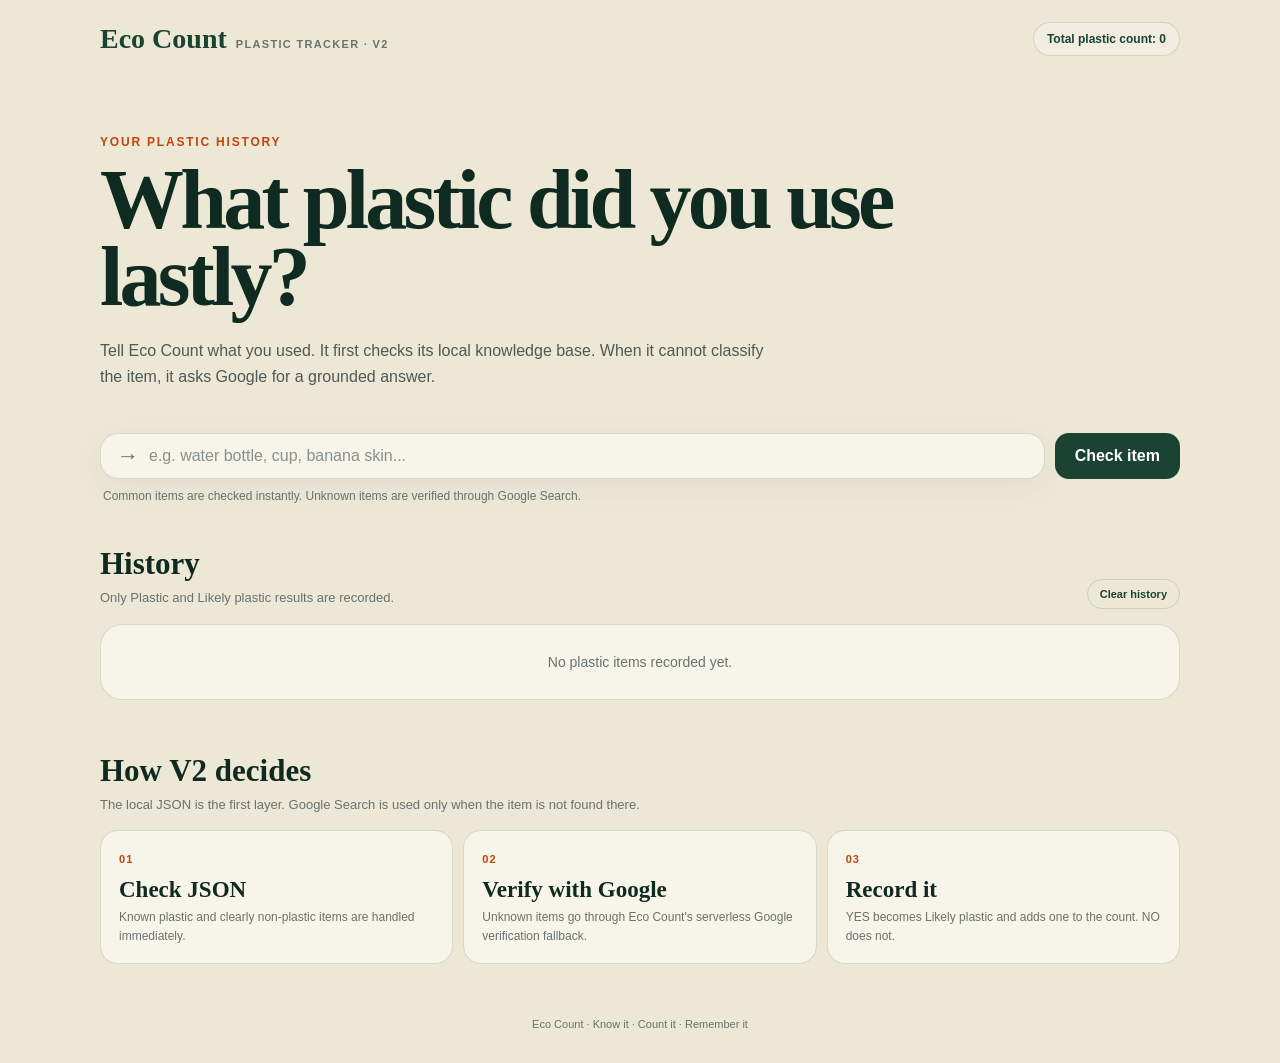
==== index.html @ 6b52789c "Add files via upload" ====
<!DOCTYPE html>
<html lang="en">
<head>
  <meta charset="UTF-8">
  <meta name="viewport" content="width=device-width, initial-scale=1.0">
  <meta name="theme-color" content="#1B4332">
  <title>Eco Count — Plastic Tracker</title>
  <link rel="stylesheet" href="style.css">
</head>
<body>

<header class="shell nav">
  <div class="brand">
    <div class="brand-name">Eco Count</div>
    <div class="brand-tag">plastic tracker · v2</div>
  </div>
  <div class="count-pill" id="countPill">Total plastic count: 0</div>
</header>

<main class="shell">

  <section class="hero">
    <p class="eyebrow">Your plastic history</p>
    <h1>What plastic did you use lastly?</h1>
    <p class="hero-copy">
      Tell Eco Count what you used. It first checks its local knowledge base.
      When it cannot classify the item, it asks Google for a grounded answer.
    </p>
  </section>

  <section class="checker">
    <form id="checkForm" class="input-row" autocomplete="off">
      <label class="sr-only" for="itemInput">What plastic did you use lastly?</label>
      <div class="input-wrap">
        <span class="input-icon">→</span>
        <input id="itemInput" maxlength="120"
               placeholder="e.g. water bottle, cup, banana skin..."
               aria-label="Item you used lastly">
      </div>
      <button id="checkButton" class="check-btn" type="submit">Check item</button>
    </form>
    <p class="helper">
      Common items are checked instantly. Unknown items are verified through Google Search.
    </p>
  </section>

  <section class="result" id="result" aria-live="polite" aria-atomic="true">
    <div class="result-top">
      <div class="expression" id="expression">😞</div>
      <button class="dismiss" id="dismissButton" type="button">Close</button>
    </div>

    <div class="result-label" id="resultLabel"></div>
    <h2 id="resultTitle"></h2>
    <div class="result-sub" id="resultSub"></div>
    <p class="result-text" id="resultText"></p>

    <div class="result-grid" id="resultGrid">
      <div class="result-item">
        <strong>Material</strong>
        <span id="resultMaterial"></span>
      </div>
      <div class="result-item">
        <strong>Why</strong>
        <span id="resultWhy"></span>
      </div>
      <div class="result-item">
        <strong>Source</strong>
        <span id="resultSource"></span>
      </div>
    </div>

    <div class="sources" id="sourcesBox"></div>
  </section>

  <section class="history-section">
    <div class="history-head">
      <div>
        <h2 class="section-title">History</h2>
        <p class="section-note">Only Plastic and Likely plastic results are recorded.</p>
      </div>
      <button class="clear-btn" id="clearHistory" type="button">Clear history</button>
    </div>

    <div class="history" id="history">
      <div class="history-empty">No plastic items recorded yet.</div>
    </div>
  </section>

  <section class="guide-section">
    <div class="guide-head">
      <div>
        <h2 class="section-title">How V2 decides</h2>
        <p class="section-note">
          The local JSON is the first layer. Google Search is used only when the item is not found there.
        </p>
      </div>
    </div>

    <div class="steps">
      <div class="step">
        <span class="step-num">01</span>
        <h3>Check JSON</h3>
        <p>Known plastic and clearly non-plastic items are handled immediately.</p>
      </div>
      <div class="step">
        <span class="step-num">02</span>
        <h3>Verify with Google</h3>
        <p>Unknown items go through Eco Count's serverless Google verification fallback.</p>
      </div>
      <div class="step">
        <span class="step-num">03</span>
        <h3>Record it</h3>
        <p>YES becomes Likely plastic and adds one to the count. NO does not.</p>
      </div>
    </div>
  </section>
</main>

<footer class="shell">Eco Count · Know it · Count it · Remember it</footer>

<script src="script.js"></script>
</body>
</html>
---- style.css ----
:root{
  --forest:#1B4332;
  --forest-deep:#0F2A20;
  --moss:#52796F;
  --sand:#EDE7D6;
  --card:#F7F4EA;
  --coral:#C1440E;
  --ink:#1C1C1A;
  --muted:#68736D;
  --line:rgba(27,67,50,.15);
  --white:#fffdf6;
}

*{box-sizing:border-box}

html{scroll-behavior:smooth}

body{
  margin:0;
  background:var(--sand);
  color:var(--ink);
  font-family:"Work Sans",Arial,sans-serif;
}

button,input{font:inherit}

button{cursor:pointer}

.shell{
  width:min(1080px,calc(100% - 28px));
  margin:auto;
}

.nav{
  display:flex;
  align-items:center;
  justify-content:space-between;
  gap:18px;
  padding:22px 0;
}

.brand{
  display:flex;
  align-items:baseline;
  gap:9px;
}

.brand-name{
  color:var(--forest);
  font:600 28px/1 "Fraunces",Georgia,serif;
}

.brand-tag{
  color:var(--muted);
  font-size:11px;
  font-weight:700;
  letter-spacing:.12em;
  text-transform:uppercase;
}

.count-pill{
  border:1px solid var(--line);
  border-radius:999px;
  padding:9px 13px;
  color:var(--forest);
  font-size:12px;
  font-weight:700;
  white-space:nowrap;
  background:rgba(255,255,255,.25);
}

.hero{
  padding:57px 0 26px;
}

.eyebrow{
  margin:0 0 12px;
  color:var(--coral);
  font-size:12px;
  font-weight:700;
  letter-spacing:.15em;
  text-transform:uppercase;
}

h1{
  max-width:850px;
  margin:0;
  color:var(--forest-deep);
  font:600 clamp(49px,8vw,84px)/.92 "Fraunces",Georgia,serif;
  letter-spacing:-.045em;
}

.hero-copy{
  max-width:680px;
  margin:22px 0 0;
  color:#4F5A54;
  font-size:16px;
  line-height:1.65;
}

.checker{
  padding:17px 0 44px;
}

.input-row{
  display:flex;
  gap:10px;
  align-items:stretch;
}

.input-wrap{
  flex:1;
  display:flex;
  align-items:center;
  gap:8px;
  padding:5px 8px 5px 16px;
  border:1px solid var(--line);
  border-radius:18px;
  background:var(--card);
  box-shadow:0 8px 30px rgba(27,67,50,.05);
}

.input-icon{
  color:var(--moss);
  font:600 22px/1 "Fraunces",Georgia,serif;
}

.input-wrap input{
  flex:1;
  min-width:0;
  border:0;
  outline:0;
  background:transparent;
  color:var(--ink);
  font-size:16px;
}

.input-wrap input::placeholder{color:#87918B}

.check-btn{
  border:0;
  border-radius:14px;
  padding:14px 20px;
  background:var(--forest);
  color:#fff;
  font-weight:700;
}

.check-btn:hover{background:var(--forest-deep)}
.check-btn:disabled{opacity:.6;cursor:wait}

.helper{
  margin:10px 3px 0;
  color:var(--muted);
  font-size:12px;
}

.result{
  display:none;
  margin-bottom:48px;
  padding:22px;
  border-radius:25px;
  background:var(--forest);
  color:var(--white);
}

.result.active{
  display:block;
  animation:appear .2s ease;
}

@keyframes appear{
  from{opacity:0;transform:translateY(8px)}
  to{opacity:1;transform:translateY(0)}
}

.result-top{
  display:flex;
  justify-content:space-between;
  align-items:flex-start;
  gap:18px;
}

.expression{
  font-size:45px;
  line-height:1;
}

.dismiss{
  border:1px solid rgba(255,255,255,.2);
  border-radius:999px;
  padding:8px 12px;
  background:transparent;
  color:#fff;
  font-size:12px;
}

.result-label{
  margin-top:13px;
  color:#C8D5CE;
  font-size:11px;
  font-weight:700;
  letter-spacing:.13em;
  text-transform:uppercase;
}

.result h2{
  margin:7px 0 5px;
  font:600 40px/1.04 "Fraunces",Georgia,serif;
}

.result-sub{
  color:#C8D5CE;
  font-size:14px;
}

.result-text{
  max-width:750px;
  margin:19px 0 0;
  color:#F1F6F2;
  font-size:15px;
  line-height:1.6;
}

.result-grid{
  display:grid;
  grid-template-columns:repeat(3,1fr);
  gap:10px;
  margin-top:22px;
}

.result-item{
  padding:15px;
  border:1px solid rgba(255,255,255,.12);
  border-radius:16px;
  background:rgba(255,255,255,.055);
}

.result-item strong{
  display:block;
  margin-bottom:7px;
  color:#BFD0C8;
  font-size:10px;
  letter-spacing:.08em;
  text-transform:uppercase;
}

.result-item span{
  color:#F7F4EA;
  font-size:13px;
  line-height:1.5;
}

.sources{
  display:flex;
  flex-wrap:wrap;
  gap:8px;
  margin-top:15px;
}

.sources a{
  color:#E9F0EC;
  font-size:11px;
  text-decoration:underline;
  text-underline-offset:3px;
}

.history-section,
.guide-section{
  padding-bottom:54px;
}

.history-head,
.guide-head{
  display:flex;
  align-items:flex-end;
  justify-content:space-between;
  gap:15px;
  margin-bottom:15px;
}

.section-title{
  margin:0;
  color:var(--forest-deep);
  font:600 31px/1.1 "Fraunces",Georgia,serif;
}

.section-note{
  max-width:720px;
  margin:7px 0 0;
  color:var(--muted);
  font-size:13px;
  line-height:1.55;
}

.clear-btn{
  border:1px solid var(--line);
  border-radius:999px;
  padding:8px 12px;
  background:transparent;
  color:var(--forest);
  font-size:11px;
  font-weight:700;
}

.history{
  overflow:hidden;
  border:1px solid var(--line);
  border-radius:22px;
  background:var(--card);
}

.history-empty{
  padding:29px 20px;
  color:var(--muted);
  text-align:center;
  font-size:14px;
}

.day{
  padding:18px 18px 6px;
}

.day + .day{
  border-top:1px solid var(--line);
}

.day-label{
  margin-bottom:10px;
  color:var(--muted);
  font-size:11px;
  font-weight:700;
  letter-spacing:.1em;
  text-transform:uppercase;
}

.history-item{
  display:grid;
  grid-template-columns:1fr auto;
  gap:14px;
  padding:12px 0 15px;
  border-top:1px solid rgba(27,67,50,.08);
}

.history-item:first-of-type{border-top:0}

.history-name{
  font-size:14px;
  font-weight:700;
}

.history-detail{
  margin-top:4px;
  color:var(--muted);
  font-size:12px;
  line-height:1.4;
}

.history-time{
  color:var(--muted);
  font-size:11px;
  white-space:nowrap;
}

.badge{
  display:inline-block;
  margin-left:5px;
  padding:4px 6px;
  border-radius:999px;
  background:#E5E0D0;
  color:var(--forest);
  font-size:9px;
  font-weight:700;
  letter-spacing:.04em;
  text-transform:uppercase;
}

.steps{
  display:grid;
  grid-template-columns:repeat(3,1fr);
  gap:10px;
}

.step{
  padding:18px;
  border:1px solid var(--line);
  border-radius:18px;
  background:var(--card);
}

.step-num{
  color:var(--coral);
  font-size:11px;
  font-weight:700;
  letter-spacing:.1em;
}

.step h3{
  margin:10px 0 6px;
  color:var(--forest-deep);
  font:600 23px/1.1 "Fraunces",Georgia,serif;
}

.step p{
  margin:0;
  color:var(--muted);
  font-size:12px;
  line-height:1.55;
}

.settings-section{
  padding-bottom:55px;
}

details{
  border-top:1px solid var(--line);
  padding-top:18px;
}

summary{
  color:var(--forest);
  cursor:pointer;
  font-size:13px;
  font-weight:700;
}

.settings{
  max-width:700px;
  padding:17px 0 0;
}

.settings p{
  color:var(--muted);
  font-size:12px;
  line-height:1.55;
}

.settings input{
  width:100%;
  padding:12px 13px;
  border:1px solid var(--line);
  border-radius:12px;
  outline:0;
  background:var(--card);
}

.settings-row{
  display:flex;
  align-items:center;
  gap:9px;
  margin-top:9px;
}

.small-btn{
  border:0;
  border-radius:10px;
  padding:9px 12px;
  background:var(--forest);
  color:#fff;
  font-size:11px;
  font-weight:700;
}

.small-btn.ghost{
  border:1px solid var(--line);
  background:transparent;
  color:var(--forest);
}

.key-status{
  color:var(--muted);
  font-size:11px;
}

.warning{
  padding:11px;
  border-left:3px solid var(--coral);
  background:rgba(193,68,14,.06);
}

code{
  font-family:ui-monospace,SFMono-Regular,Menlo,Consolas,monospace;
  font-size:.9em;
}

footer{
  padding-bottom:33px;
  color:var(--muted);
  text-align:center;
  font-size:11px;
}

.sr-only{
  position:absolute;
  width:1px;
  height:1px;
  padding:0;
  margin:-1px;
  overflow:hidden;
  clip:rect(0,0,0,0);
  white-space:nowrap;
  border:0;
}

@media(max-width:820px){
  .result-grid{grid-template-columns:1fr}
  .steps{grid-template-columns:1fr}
}

@media(max-width:560px){
  .input-row{flex-direction:column}
  .check-btn{width:100%}
  .brand-tag{display:none}
  .hero{padding-top:43px}
  .history-head{align-items:flex-start;flex-direction:column}
  .clear-btn{align-self:flex-start}
}

@media(max-width:430px){
  .shell{width:min(100% - 20px,1080px)}
  .brand-name{font-size:24px}
  h1{font-size:52px}
  .result{padding:18px}
  .result h2{font-size:34px}
  .settings-row{flex-wrap:wrap}
}
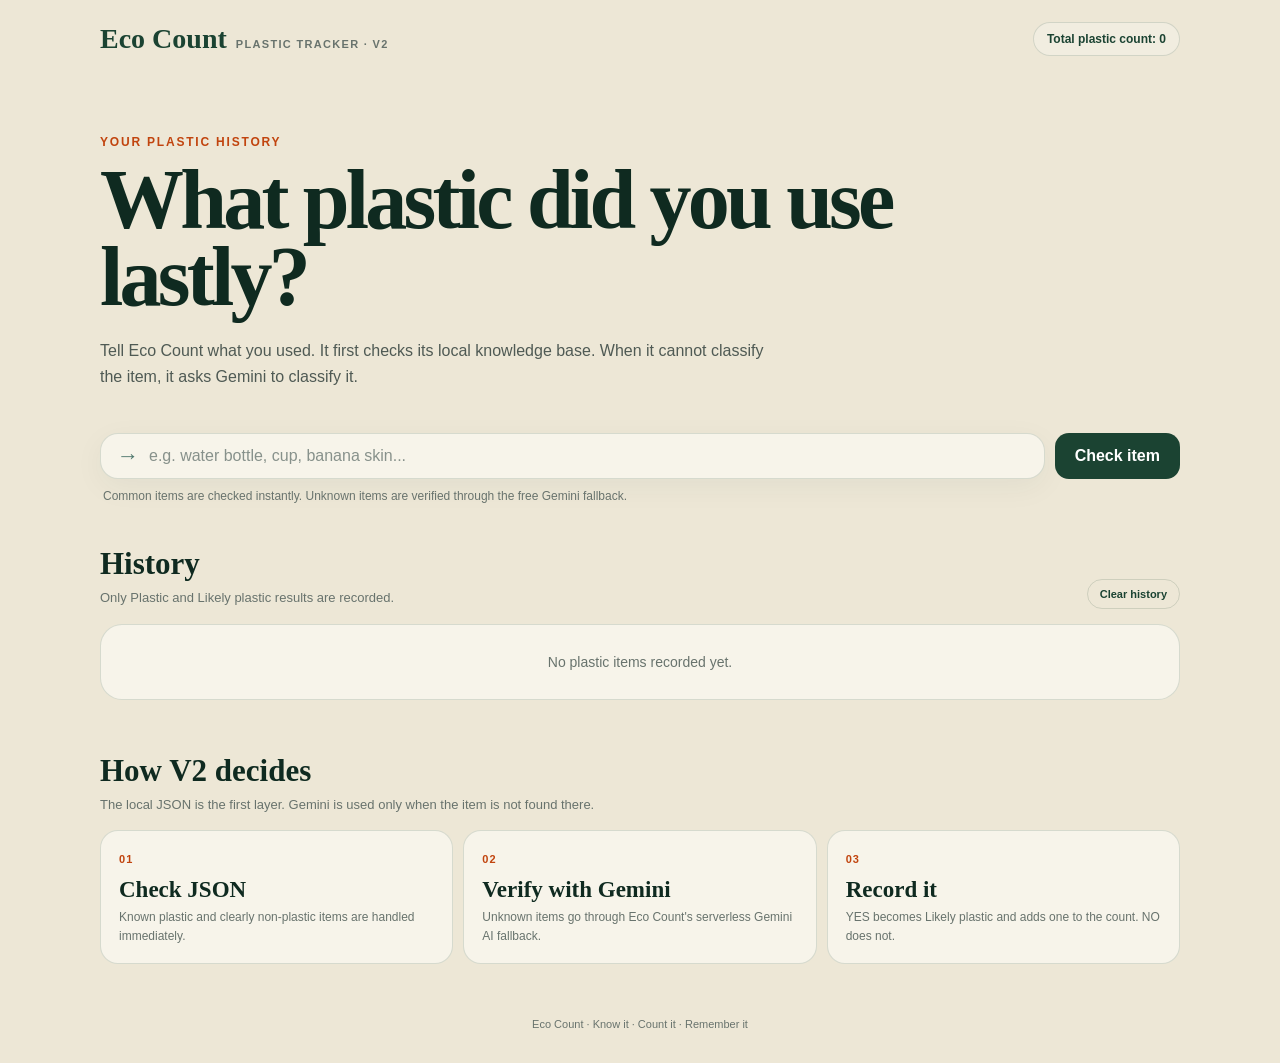
==== commit ccc2ef59: "Add files via upload" ====
--- a/index.html
+++ b/index.html
@@ -24,7 +24,7 @@
     <h1>What plastic did you use lastly?</h1>
     <p class="hero-copy">
       Tell Eco Count what you used. It first checks its local knowledge base.
-      When it cannot classify the item, it asks Google for a grounded answer.
+      When it cannot classify the item, it asks Gemini to classify it.
     </p>
   </section>
 
@@ -40,7 +40,7 @@
       <button id="checkButton" class="check-btn" type="submit">Check item</button>
     </form>
     <p class="helper">
-      Common items are checked instantly. Unknown items are verified through Google Search.
+      Common items are checked instantly. Unknown items are verified through the free Gemini fallback.
     </p>
   </section>
 
@@ -92,7 +92,7 @@
       <div>
         <h2 class="section-title">How V2 decides</h2>
         <p class="section-note">
-          The local JSON is the first layer. Google Search is used only when the item is not found there.
+          The local JSON is the first layer. Gemini is used only when the item is not found there.
         </p>
       </div>
     </div>
@@ -105,8 +105,8 @@
       </div>
       <div class="step">
         <span class="step-num">02</span>
-        <h3>Verify with Google</h3>
-        <p>Unknown items go through Eco Count's serverless Google verification fallback.</p>
+        <h3>Verify with Gemini</h3>
+        <p>Unknown items go through Eco Count's serverless Gemini AI fallback.</p>
       </div>
       <div class="step">
         <span class="step-num">03</span>
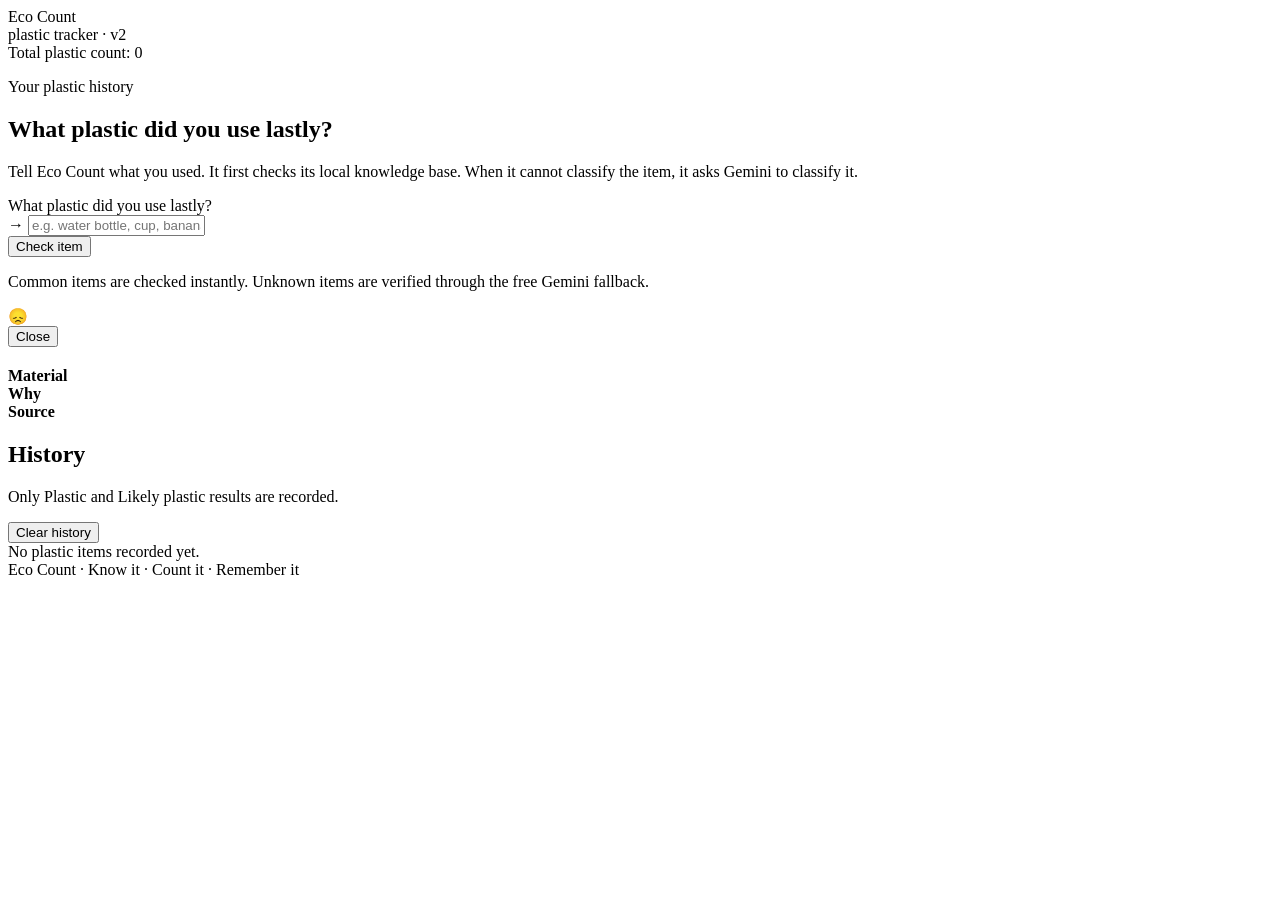
==== commit 6dfc73e8: "Rename index_updated-1.html to index.html" ====
--- a/index.html
+++ b/index.html
@@ -87,34 +87,7 @@
     </div>
   </section>
 
-  <section class="guide-section">
-    <div class="guide-head">
-      <div>
-        <h2 class="section-title">How V2 decides</h2>
-        <p class="section-note">
-          The local JSON is the first layer. Gemini is used only when the item is not found there.
-        </p>
-      </div>
-    </div>
 
-    <div class="steps">
-      <div class="step">
-        <span class="step-num">01</span>
-        <h3>Check JSON</h3>
-        <p>Known plastic and clearly non-plastic items are handled immediately.</p>
-      </div>
-      <div class="step">
-        <span class="step-num">02</span>
-        <h3>Verify with Gemini</h3>
-        <p>Unknown items go through Eco Count's serverless Gemini AI fallback.</p>
-      </div>
-      <div class="step">
-        <span class="step-num">03</span>
-        <h3>Record it</h3>
-        <p>YES becomes Likely plastic and adds one to the count. NO does not.</p>
-      </div>
-    </div>
-  </section>
 </main>
 
 <footer class="shell">Eco Count · Know it · Count it · Remember it</footer>
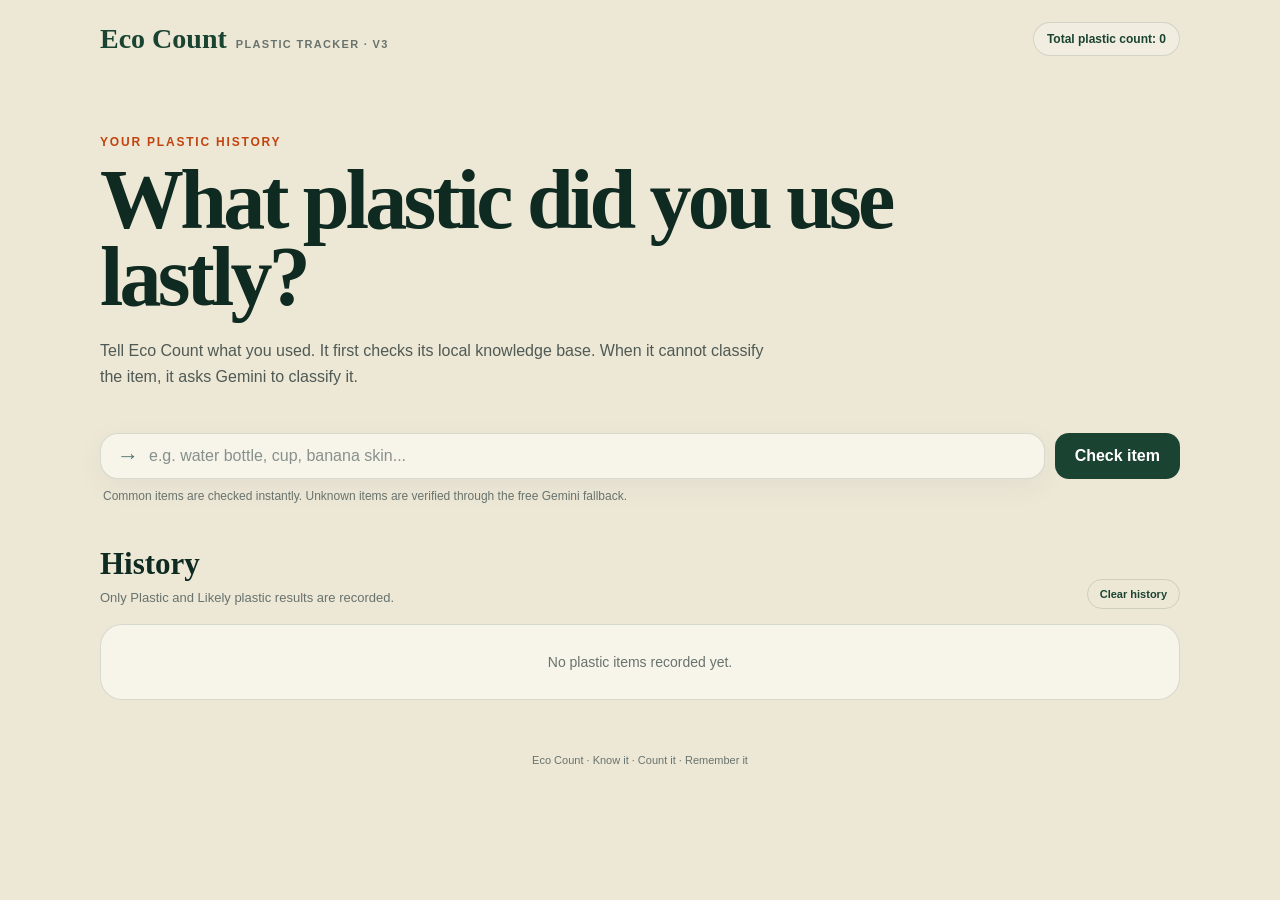
==== commit 46696841: "Add files via upload" ====
--- a/index.html
+++ b/index.html
@@ -12,7 +12,7 @@
 <header class="shell nav">
   <div class="brand">
     <div class="brand-name">Eco Count</div>
-    <div class="brand-tag">plastic tracker · v2</div>
+    <div class="brand-tag">plastic tracker · v3</div>
   </div>
   <div class="count-pill" id="countPill">Total plastic count: 0</div>
 </header>
@@ -71,6 +71,42 @@
     </div>
 
     <div class="sources" id="sourcesBox"></div>
+
+    <div class="actions-box" id="actionsBox" hidden>
+      <div class="actions-head">
+        <div>
+          <h3>What can you do with it?</h3>
+          <p>Gemini suggests practical ways to reduce, reuse, and recycle this plastic.</p>
+        </div>
+        <span class="ai-pill">Gemini AI</span>
+      </div>
+
+      <div class="actions-grid">
+        <article class="action-card">
+          <div class="action-icon">↓</div>
+          <div>
+            <strong>Reduce</strong>
+            <p id="reduceAction"></p>
+          </div>
+        </article>
+
+        <article class="action-card">
+          <div class="action-icon">↻</div>
+          <div>
+            <strong>Reuse</strong>
+            <p id="reuseAction"></p>
+          </div>
+        </article>
+
+        <article class="action-card">
+          <div class="action-icon">♻</div>
+          <div>
+            <strong>Recycle</strong>
+            <p id="recycleAction"></p>
+          </div>
+        </article>
+      </div>
+    </div>
   </section>
 
   <section class="history-section">
--- a/style.css
+++ b/style.css
@@ -0,0 +1,605 @@
+:root{
+  --forest:#1B4332;
+  --forest-deep:#0F2A20;
+  --moss:#52796F;
+  --sand:#EDE7D6;
+  --card:#F7F4EA;
+  --coral:#C1440E;
+  --ink:#1C1C1A;
+  --muted:#68736D;
+  --line:rgba(27,67,50,.15);
+  --white:#fffdf6;
+}
+
+*{box-sizing:border-box}
+
+html{scroll-behavior:smooth}
+
+body{
+  margin:0;
+  background:var(--sand);
+  color:var(--ink);
+  font-family:"Work Sans",Arial,sans-serif;
+}
+
+button,input{font:inherit}
+
+button{cursor:pointer}
+
+.shell{
+  width:min(1080px,calc(100% - 28px));
+  margin:auto;
+}
+
+.nav{
+  display:flex;
+  align-items:center;
+  justify-content:space-between;
+  gap:18px;
+  padding:22px 0;
+}
+
+.brand{
+  display:flex;
+  align-items:baseline;
+  gap:9px;
+}
+
+.brand-name{
+  color:var(--forest);
+  font:600 28px/1 "Fraunces",Georgia,serif;
+}
+
+.brand-tag{
+  color:var(--muted);
+  font-size:11px;
+  font-weight:700;
+  letter-spacing:.12em;
+  text-transform:uppercase;
+}
+
+.count-pill{
+  border:1px solid var(--line);
+  border-radius:999px;
+  padding:9px 13px;
+  color:var(--forest);
+  font-size:12px;
+  font-weight:700;
+  white-space:nowrap;
+  background:rgba(255,255,255,.25);
+}
+
+.hero{
+  padding:57px 0 26px;
+}
+
+.eyebrow{
+  margin:0 0 12px;
+  color:var(--coral);
+  font-size:12px;
+  font-weight:700;
+  letter-spacing:.15em;
+  text-transform:uppercase;
+}
+
+h1{
+  max-width:850px;
+  margin:0;
+  color:var(--forest-deep);
+  font:600 clamp(49px,8vw,84px)/.92 "Fraunces",Georgia,serif;
+  letter-spacing:-.045em;
+}
+
+.hero-copy{
+  max-width:680px;
+  margin:22px 0 0;
+  color:#4F5A54;
+  font-size:16px;
+  line-height:1.65;
+}
+
+.checker{
+  padding:17px 0 44px;
+}
+
+.input-row{
+  display:flex;
+  gap:10px;
+  align-items:stretch;
+}
+
+.input-wrap{
+  flex:1;
+  display:flex;
+  align-items:center;
+  gap:8px;
+  padding:5px 8px 5px 16px;
+  border:1px solid var(--line);
+  border-radius:18px;
+  background:var(--card);
+  box-shadow:0 8px 30px rgba(27,67,50,.05);
+}
+
+.input-icon{
+  color:var(--moss);
+  font:600 22px/1 "Fraunces",Georgia,serif;
+}
+
+.input-wrap input{
+  flex:1;
+  min-width:0;
+  border:0;
+  outline:0;
+  background:transparent;
+  color:var(--ink);
+  font-size:16px;
+}
+
+.input-wrap input::placeholder{color:#87918B}
+
+.check-btn{
+  border:0;
+  border-radius:14px;
+  padding:14px 20px;
+  background:var(--forest);
+  color:#fff;
+  font-weight:700;
+}
+
+.check-btn:hover{background:var(--forest-deep)}
+.check-btn:disabled{opacity:.6;cursor:wait}
+
+.helper{
+  margin:10px 3px 0;
+  color:var(--muted);
+  font-size:12px;
+}
+
+.result{
+  display:none;
+  margin-bottom:48px;
+  padding:22px;
+  border-radius:25px;
+  background:var(--forest);
+  color:var(--white);
+}
+
+.result.active{
+  display:block;
+  animation:appear .2s ease;
+}
+
+@keyframes appear{
+  from{opacity:0;transform:translateY(8px)}
+  to{opacity:1;transform:translateY(0)}
+}
+
+.result-top{
+  display:flex;
+  justify-content:space-between;
+  align-items:flex-start;
+  gap:18px;
+}
+
+.expression{
+  font-size:45px;
+  line-height:1;
+}
+
+.dismiss{
+  border:1px solid rgba(255,255,255,.2);
+  border-radius:999px;
+  padding:8px 12px;
+  background:transparent;
+  color:#fff;
+  font-size:12px;
+}
+
+.result-label{
+  margin-top:13px;
+  color:#C8D5CE;
+  font-size:11px;
+  font-weight:700;
+  letter-spacing:.13em;
+  text-transform:uppercase;
+}
+
+.result h2{
+  margin:7px 0 5px;
+  font:600 40px/1.04 "Fraunces",Georgia,serif;
+}
+
+.result-sub{
+  color:#C8D5CE;
+  font-size:14px;
+}
+
+.result-text{
+  max-width:750px;
+  margin:19px 0 0;
+  color:#F1F6F2;
+  font-size:15px;
+  line-height:1.6;
+}
+
+.result-grid{
+  display:grid;
+  grid-template-columns:repeat(3,1fr);
+  gap:10px;
+  margin-top:22px;
+}
+
+.result-item{
+  padding:15px;
+  border:1px solid rgba(255,255,255,.12);
+  border-radius:16px;
+  background:rgba(255,255,255,.055);
+}
+
+.result-item strong{
+  display:block;
+  margin-bottom:7px;
+  color:#BFD0C8;
+  font-size:10px;
+  letter-spacing:.08em;
+  text-transform:uppercase;
+}
+
+.result-item span{
+  color:#F7F4EA;
+  font-size:13px;
+  line-height:1.5;
+}
+
+.sources{
+  display:flex;
+  flex-wrap:wrap;
+  gap:8px;
+  margin-top:15px;
+}
+
+.sources a{
+  color:#E9F0EC;
+  font-size:11px;
+  text-decoration:underline;
+  text-underline-offset:3px;
+}
+
+
+
+.history-section{
+  padding-bottom:54px;
+}
+
+.history-head{
+  display:flex;
+  align-items:flex-end;
+  justify-content:space-between;
+  gap:15px;
+  margin-bottom:15px;
+}
+
+.section-title{
+  margin:0;
+  color:var(--forest-deep);
+  font:600 31px/1.1 "Fraunces",Georgia,serif;
+}
+
+.section-note{
+  max-width:720px;
+  margin:7px 0 0;
+  color:var(--muted);
+  font-size:13px;
+  line-height:1.55;
+}
+
+.clear-btn{
+  border:1px solid var(--line);
+  border-radius:999px;
+  padding:8px 12px;
+  background:transparent;
+  color:var(--forest);
+  font-size:11px;
+  font-weight:700;
+}
+
+.history{
+  overflow:hidden;
+  border:1px solid var(--line);
+  border-radius:22px;
+  background:var(--card);
+}
+
+.history-empty{
+  padding:29px 20px;
+  color:var(--muted);
+  text-align:center;
+  font-size:14px;
+}
+
+.day{
+  padding:18px 18px 6px;
+}
+
+.day + .day{
+  border-top:1px solid var(--line);
+}
+
+.day-label{
+  margin-bottom:10px;
+  color:var(--muted);
+  font-size:11px;
+  font-weight:700;
+  letter-spacing:.1em;
+  text-transform:uppercase;
+}
+
+.history-item{
+  display:grid;
+  grid-template-columns:1fr auto;
+  gap:14px;
+  padding:12px 0 15px;
+  border-top:1px solid rgba(27,67,50,.08);
+}
+
+.history-item:first-of-type{border-top:0}
+
+.history-name{
+  font-size:14px;
+  font-weight:700;
+}
+
+.history-detail{
+  margin-top:4px;
+  color:var(--muted);
+  font-size:12px;
+  line-height:1.4;
+}
+
+.history-time{
+  color:var(--muted);
+  font-size:11px;
+  white-space:nowrap;
+}
+
+.badge{
+  display:inline-block;
+  margin-left:5px;
+  padding:4px 6px;
+  border-radius:999px;
+  background:#E5E0D0;
+  color:var(--forest);
+  font-size:9px;
+  font-weight:700;
+  letter-spacing:.04em;
+  text-transform:uppercase;
+}
+
+
+
+
+
+
+
+
+
+
+
+.settings-section{
+  padding-bottom:55px;
+}
+
+details{
+  border-top:1px solid var(--line);
+  padding-top:18px;
+}
+
+summary{
+  color:var(--forest);
+  cursor:pointer;
+  font-size:13px;
+  font-weight:700;
+}
+
+.settings{
+  max-width:700px;
+  padding:17px 0 0;
+}
+
+.settings p{
+  color:var(--muted);
+  font-size:12px;
+  line-height:1.55;
+}
+
+.settings input{
+  width:100%;
+  padding:12px 13px;
+  border:1px solid var(--line);
+  border-radius:12px;
+  outline:0;
+  background:var(--card);
+}
+
+.settings-row{
+  display:flex;
+  align-items:center;
+  gap:9px;
+  margin-top:9px;
+}
+
+.small-btn{
+  border:0;
+  border-radius:10px;
+  padding:9px 12px;
+  background:var(--forest);
+  color:#fff;
+  font-size:11px;
+  font-weight:700;
+}
+
+.small-btn.ghost{
+  border:1px solid var(--line);
+  background:transparent;
+  color:var(--forest);
+}
+
+.key-status{
+  color:var(--muted);
+  font-size:11px;
+}
+
+.warning{
+  padding:11px;
+  border-left:3px solid var(--coral);
+  background:rgba(193,68,14,.06);
+}
+
+code{
+  font-family:ui-monospace,SFMono-Regular,Menlo,Consolas,monospace;
+  font-size:.9em;
+}
+
+footer{
+  padding-bottom:33px;
+  color:var(--muted);
+  text-align:center;
+  font-size:11px;
+}
+
+.sr-only{
+  position:absolute;
+  width:1px;
+  height:1px;
+  padding:0;
+  margin:-1px;
+  overflow:hidden;
+  clip:rect(0,0,0,0);
+  white-space:nowrap;
+  border:0;
+}
+
+@media(max-width:820px){
+  .result-grid{grid-template-columns:1fr}
+}
+
+@media(max-width:560px){
+  .input-row{flex-direction:column}
+  .check-btn{width:100%}
+  .brand-tag{display:none}
+  .hero{padding-top:43px}
+  .history-head{align-items:flex-start;flex-direction:column}
+  .clear-btn{align-self:flex-start}
+}
+
+@media(max-width:430px){
+  .shell{width:min(100% - 20px,1080px)}
+  .brand-name{font-size:24px}
+  h1{font-size:52px}
+  .result{padding:18px}
+  .result h2{font-size:34px}
+  .settings-row{flex-wrap:wrap}
+}
+
+
+.actions-box{
+  margin-top:22px;
+  padding:18px;
+  border:1px solid rgba(255,255,255,.12);
+  border-radius:20px;
+  background:rgba(255,255,255,.055);
+}
+
+.actions-head{
+  display:flex;
+  align-items:flex-start;
+  justify-content:space-between;
+  gap:18px;
+  margin-bottom:14px;
+}
+
+.actions-head h3{
+  margin:0;
+  color:#F7F4EA;
+  font:600 24px/1.15 "Fraunces",Georgia,serif;
+}
+
+.actions-head p{
+  margin:6px 0 0;
+  color:#C8D5CE;
+  font-size:12px;
+  line-height:1.5;
+}
+
+.ai-pill{
+  flex:none;
+  border:1px solid rgba(255,255,255,.18);
+  border-radius:999px;
+  padding:6px 9px;
+  color:#D7E5DE;
+  font-size:9px;
+  font-weight:700;
+  letter-spacing:.08em;
+  text-transform:uppercase;
+}
+
+.actions-grid{
+  display:grid;
+  grid-template-columns:repeat(3,1fr);
+  gap:10px;
+}
+
+.action-card{
+  display:flex;
+  align-items:flex-start;
+  gap:11px;
+  min-height:126px;
+  padding:14px;
+  border:1px solid rgba(255,255,255,.1);
+  border-radius:16px;
+  background:rgba(255,255,255,.045);
+}
+
+.action-icon{
+  flex:none;
+  width:31px;
+  height:31px;
+  display:grid;
+  place-items:center;
+  border:1px solid rgba(255,255,255,.14);
+  border-radius:10px;
+  color:#EAF1ED;
+  font-size:17px;
+  line-height:1;
+}
+
+.action-card strong{
+  display:block;
+  margin:1px 0 6px;
+  color:#F7F4EA;
+  font-size:12px;
+  letter-spacing:.06em;
+  text-transform:uppercase;
+}
+
+.action-card p{
+  margin:0;
+  color:#D5E0DA;
+  font-size:13px;
+  line-height:1.55;
+}
+
+.actions-loading .action-card p{
+  opacity:.75;
+}
+
+@media(max-width:820px){
+  .actions-grid{grid-template-columns:1fr}
+  .action-card{min-height:0}
+}
+
+@media(max-width:560px){
+  .actions-box{padding:15px}
+  .actions-head{flex-direction:column;gap:10px}
+  .ai-pill{align-self:flex-start}
+}
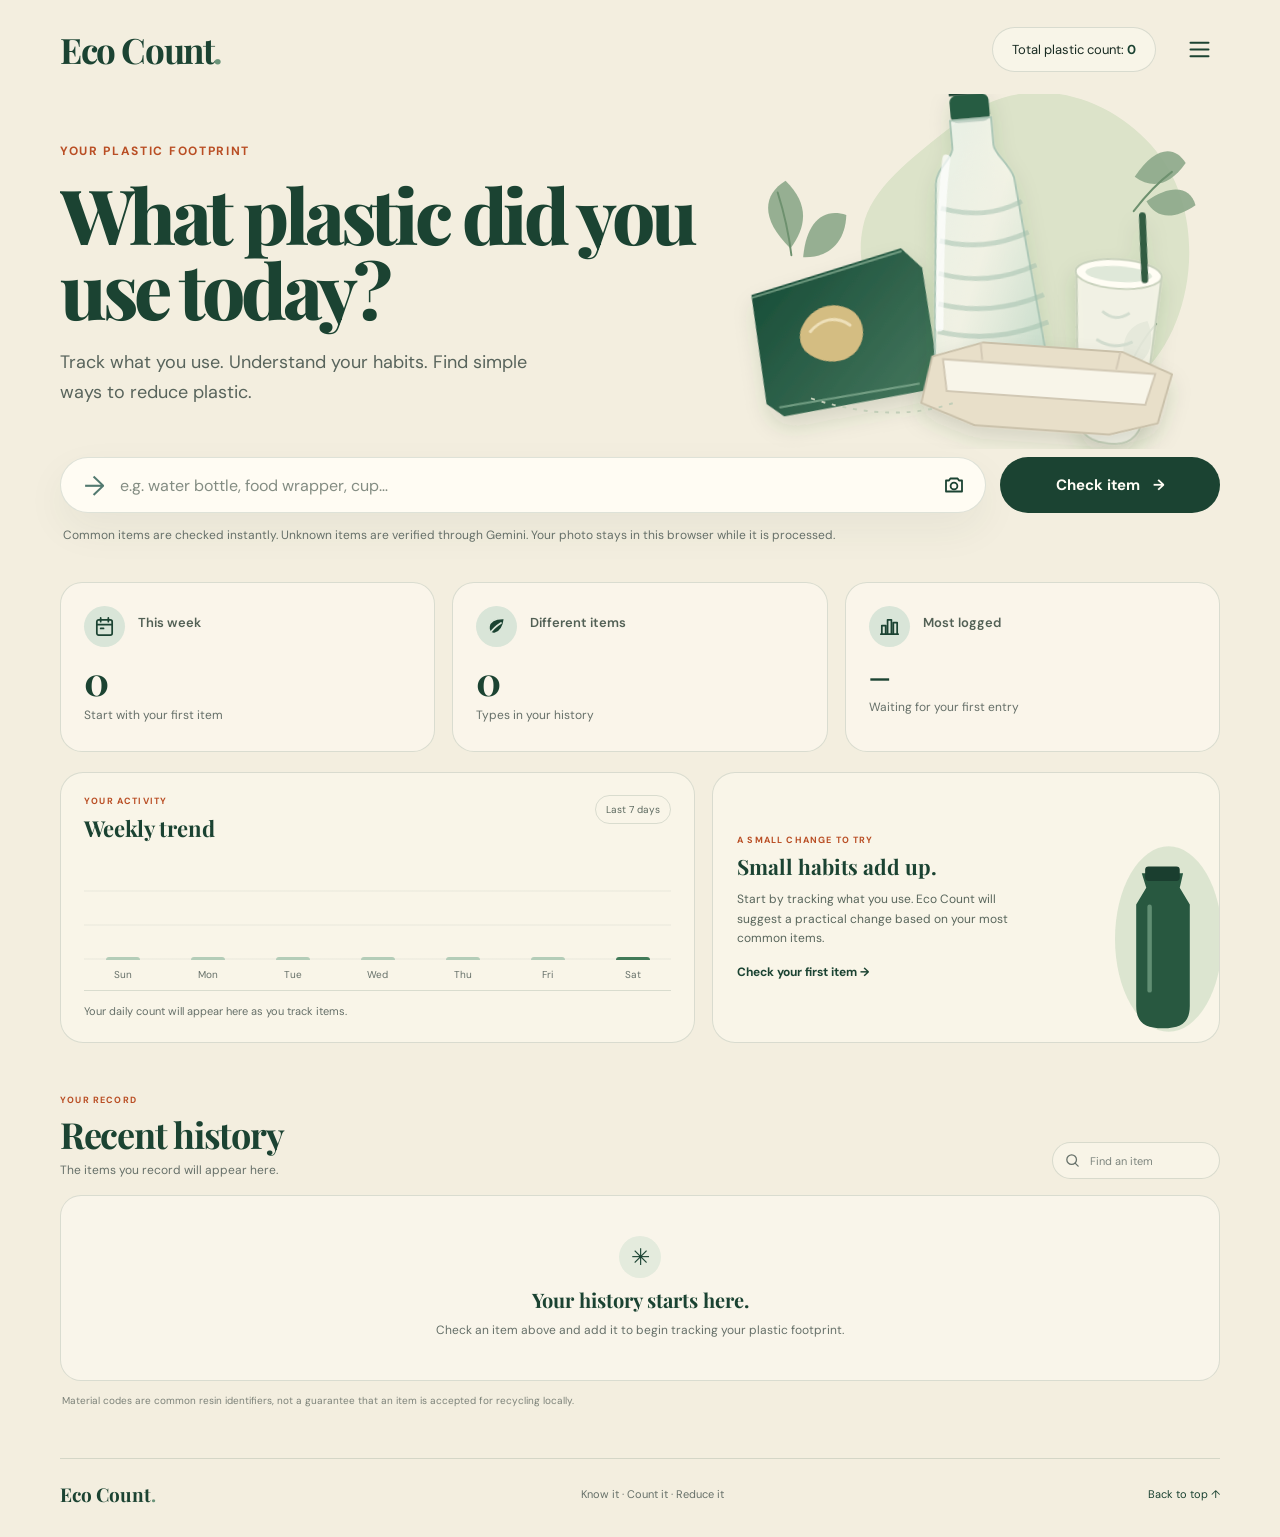
==== commit e1b1732a: "Add files via upload" ====
--- a/index.html
+++ b/index.html
@@ -1,133 +1,174 @@
-<!DOCTYPE html>
+<!doctype html>
 <html lang="en">
 <head>
   <meta charset="UTF-8">
   <meta name="viewport" content="width=device-width, initial-scale=1.0">
-  <meta name="theme-color" content="#1B4332">
-  <title>Eco Count — Plastic Tracker</title>
+  <meta name="theme-color" content="#f4efdf">
+  <meta name="description" content="Track the plastic you use, understand your habits, and find simple ways to reduce waste.">
+  <title>Eco Count — Know it. Count it. Reduce it.</title>
+  <link rel="icon" href="data:image/svg+xml,%3Csvg xmlns='http://www.w3.org/2000/svg' viewBox='0 0 64 64'%3E%3Crect width='64' height='64' rx='18' fill='%231b4332'/%3E%3Cpath d='M45 14C25 14 14 25 17 41c2 11 13 13 20 5 8-8 7-22 8-32Z' fill='%23b8d9c5'/%3E%3Cpath d='M18 49c7-11 14-17 24-25' stroke='%23f4efdf' stroke-width='3' fill='none' stroke-linecap='round'/%3E%3C/svg%3E">
+  <link rel="preconnect" href="https://fonts.googleapis.com">
+  <link rel="preconnect" href="https://fonts.gstatic.com" crossorigin>
+  <link href="https://fonts.googleapis.com/css2?family=DM+Sans:wght@400;500;600;700&family=Playfair+Display:wght@600;700;800&display=swap" rel="stylesheet">
   <link rel="stylesheet" href="style.css">
 </head>
 <body>
-
-<header class="shell nav">
-  <div class="brand">
-    <div class="brand-name">Eco Count</div>
-    <div class="brand-tag">plastic tracker · v3</div>
-  </div>
-  <div class="count-pill" id="countPill">Total plastic count: 0</div>
-</header>
-
-<main class="shell">
-
-  <section class="hero">
-    <p class="eyebrow">Your plastic history</p>
-    <h1>What plastic did you use lastly?</h1>
-    <p class="hero-copy">
-      Tell Eco Count what you used. It first checks its local knowledge base.
-      When it cannot classify the item, it asks Gemini to classify it.
-    </p>
-  </section>
-
-  <section class="checker">
-    <form id="checkForm" class="input-row" autocomplete="off">
-      <label class="sr-only" for="itemInput">What plastic did you use lastly?</label>
-      <div class="input-wrap">
-        <span class="input-icon">→</span>
-        <input id="itemInput" maxlength="120"
-               placeholder="e.g. water bottle, cup, banana skin..."
-               aria-label="Item you used lastly">
-      </div>
-      <button id="checkButton" class="check-btn" type="submit">Check item</button>
-    </form>
-    <p class="helper">
-      Common items are checked instantly. Unknown items are verified through the free Gemini fallback.
-    </p>
-  </section>
-
-  <section class="result" id="result" aria-live="polite" aria-atomic="true">
-    <div class="result-top">
-      <div class="expression" id="expression">😞</div>
-      <button class="dismiss" id="dismissButton" type="button">Close</button>
-    </div>
-
-    <div class="result-label" id="resultLabel"></div>
-    <h2 id="resultTitle"></h2>
-    <div class="result-sub" id="resultSub"></div>
-    <p class="result-text" id="resultText"></p>
-
-    <div class="result-grid" id="resultGrid">
-      <div class="result-item">
-        <strong>Material</strong>
-        <span id="resultMaterial"></span>
-      </div>
-      <div class="result-item">
-        <strong>Why</strong>
-        <span id="resultWhy"></span>
-      </div>
-      <div class="result-item">
-        <strong>Source</strong>
-        <span id="resultSource"></span>
+  <header class="shell topbar">
+    <a class="brand" href="#top" aria-label="Eco Count home">Eco Count<span class="brand-dot">.</span></a>
+    <div class="topbar-actions">
+      <div class="count-pill" aria-live="polite">Total plastic count: <strong id="countPill">0</strong></div>
+      <div class="menu-wrap">
+        <button class="icon-button menu-toggle" id="menuToggle" type="button" aria-label="Open menu" aria-expanded="false" aria-controls="siteMenu">
+          <svg viewBox="0 0 24 24" aria-hidden="true"><path d="M4 6h16M4 12h16M4 18h16"/></svg>
+        </button>
+        <div class="site-menu" id="siteMenu" hidden>
+          <button type="button" id="exportCsv">Export history as CSV</button>
+          <button type="button" id="backupJson">Back up data (JSON)</button>
+          <button type="button" id="importBackup">Restore backup</button>
+          <button type="button" id="clearHistoryMenu" class="menu-danger">Clear all history</button>
+        </div>
+        <input class="sr-only" id="backupInput" type="file" accept="application/json,.json">
       </div>
     </div>
+  </header>
 
-    <div class="sources" id="sourcesBox"></div>
+  <main id="top" class="shell">
+    <section class="hero" aria-labelledby="heroTitle">
+      <div class="hero-copy-block">
+        <p class="eyebrow">Your plastic footprint</p>
+        <h1 id="heroTitle">What plastic did you use today?</h1>
+        <p class="hero-copy">Track what you use. Understand your habits. Find simple ways to reduce plastic.</p>
+      </div>
+      <div class="hero-art" aria-hidden="true">
+        <svg viewBox="0 0 520 400" role="img">
+          <defs>
+            <linearGradient id="bottleGlass" x1="0" y1="0" x2="1" y2="1"><stop offset="0" stop-color="#e5f1e9" stop-opacity=".88"/><stop offset=".5" stop-color="#fffdf5" stop-opacity=".65"/><stop offset="1" stop-color="#b9d7c6" stop-opacity=".8"/></linearGradient>
+            <linearGradient id="wrapperGreen" x1="0" y1="0" x2="1" y2="1"><stop stop-color="#164b36"/><stop offset="1" stop-color="#46785e"/></linearGradient>
+            <filter id="softShadow" x="-30%" y="-30%" width="160%" height="180%"><feDropShadow dx="0" dy="12" stdDeviation="11" flood-color="#244936" flood-opacity=".15"/></filter>
+          </defs>
+          <path d="M251 60C323 1 415 34 459 94c47 63 37 173-22 225-44 39-126 26-173 4-72-33-122-91-108-157 8-39 48-69 95-106Z" fill="#dce3c9"/>
+          <g fill="#8da98a" opacity=".9"><path d="M82 188c-31-30-28-55-5-69 25 24 21 48 5 69Z"/><path d="M95 197c3-34 19-51 44-43-1 28-18 44-44 43Z"/><path d="M433 115c20-30 40-33 52-14-16 23-34 27-52 14Z"/><path d="M445 140c25-18 45-15 50 4-23 16-41 13-50-4Z"/><path d="M425 311c-9-27 0-45 21-49 10 24 1 42-21 49Z"/></g>
+          <g stroke="#6e916f" stroke-width="2" fill="none" stroke-linecap="round"><path d="M83 195c-3-25-8-45-14-64"/><path d="M432 150c10-13 23-28 39-40"/><path d="M426 313c8-20 17-35 29-48"/></g>
+          <g filter="url(#softShadow)" transform="translate(38 201) rotate(-12 93 77)">
+            <path d="M15 17 174 2l17 24-6 105-17 18-146-4-15-16Z" fill="url(#wrapperGreen)"/>
+            <path d="m14 20 160-15M19 135l145 6" stroke="#8db69a" stroke-width="2" opacity=".7"/>
+            <path d="M57 62c14-21 38-23 54-9 11 10 11 30-2 41-14 12-37 9-51-8-5-7-5-16-1-24Z" fill="#d4bd82"/>
+            <path d="M66 66c16-12 31-9 41 2" fill="none" stroke="#eee0b9" stroke-width="3" stroke-linecap="round"/>
+          </g>
+          <g filter="url(#softShadow)" transform="translate(208 16) rotate(-5 65 170)">
+            <rect x="49" y="15" width="40" height="28" rx="7" fill="#285b42"/>
+            <path d="M48 40h42v28c0 10 14 20 18 35l17 183c2 22-10 32-31 34H41c-21 0-33-12-30-34L28 103c1-15 20-25 20-35Z" fill="url(#bottleGlass)" stroke="#aac6b5" stroke-width="2"/>
+            <path d="M31 128c28 10 54 12 83 0M27 161c29 10 60 10 91-1M23 194c32 12 66 12 100 0M20 225c35 12 70 12 108 0M17 253c37 12 75 12 113 0" fill="none" stroke="#9dbca9" stroke-width="5" opacity=".48"/>
+            <path d="M41 78c-10 43-17 117-22 171" fill="none" stroke="#fff" stroke-width="8" stroke-linecap="round" opacity=".7"/>
+            <path d="M49 15v-5h40v5" fill="#1b4332"/>
+          </g>
+          <g filter="url(#softShadow)" transform="translate(352 170) rotate(4 61 97)">
+            <path d="M18 44h87l-9 144c-2 22-15 31-36 29-21-1-31-12-31-33Z" fill="#f8f7ec" fill-opacity=".82" stroke="#c8d1bc" stroke-width="2"/>
+            <ellipse cx="61" cy="44" rx="44" ry="15" fill="#fffdf4" stroke="#c8d1bc" stroke-width="2"/>
+            <ellipse cx="61" cy="44" rx="34" ry="8" fill="#dfe8d9"/>
+            <path d="M81 -17 88 48" stroke="#315d43" stroke-width="7" stroke-linecap="round"/>
+            <path d="M47 83c9 7 19 7 28 0M43 112c13 7 24 7 37 0" stroke="#d3ddcf" stroke-width="3" fill="none"/>
+          </g>
+          <g filter="url(#softShadow)" transform="translate(211 284) rotate(4 126 43)">
+            <path d="M14 22 65 4h142l52 19-11 51-49 15H62L6 70Z" fill="#e8dfc9" stroke="#c9c0a9" stroke-width="2"/>
+            <path d="M25 24h217l-8 32H31Z" fill="#f8f5e9" stroke="#d1c8b4" stroke-width="2"/>
+            <path d="M62 4 65 22M205 4l-3 18" stroke="#d3c9b5" stroke-width="2"/>
+          </g>
+          <path d="M103 341c62 20 111 17 147 4" stroke="#c2ceb8" stroke-width="2" fill="none" stroke-dasharray="4 7"/>
+        </svg>
+      </div>
+    </section>
 
-    <div class="actions-box" id="actionsBox" hidden>
-      <div class="actions-head">
-        <div>
-          <h3>What can you do with it?</h3>
-          <p>Gemini suggests practical ways to reduce, reuse, and recycle this plastic.</p>
+    <section class="checker" aria-label="Check a plastic item">
+      <form id="checkForm" class="input-row" autocomplete="off">
+        <label class="sr-only" for="itemInput">Describe an item</label>
+        <div class="input-wrap">
+          <span class="input-arrow" aria-hidden="true">→</span>
+          <input id="itemInput" maxlength="120" placeholder="e.g. water bottle, food wrapper, cup…" aria-label="Item you used">
+          <button type="button" class="camera-button" id="cameraButton" aria-label="Scan an item with your camera" title="Scan an item with your camera">
+            <svg viewBox="0 0 24 24" aria-hidden="true"><path d="M4 7.5h3l1.4-2h7.2l1.4 2h3v11H4z"/><circle cx="12" cy="13" r="3.4"/></svg>
+          </button>
+          <input id="cameraInput" class="sr-only" type="file" accept="image/*" capture="environment">
         </div>
-        <span class="ai-pill">Gemini AI</span>
+        <button id="checkButton" class="check-btn" type="submit">Check item <span aria-hidden="true">→</span></button>
+      </form>
+      <div class="photo-preview" id="photoPreview" hidden>
+        <img id="previewImage" alt="Selected item for scanning">
+        <div class="preview-copy"><strong>Photo ready to scan</strong><span id="previewName">Your photo is ready.</span></div>
+        <button type="button" class="remove-photo" id="removePhoto" aria-label="Remove selected photo">×</button>
       </div>
+      <p class="helper" id="helperText">Common items are checked instantly. Unknown items are verified through Gemini. Your photo stays in this browser while it is processed.</p>
+    </section>
 
-      <div class="actions-grid">
-        <article class="action-card">
-          <div class="action-icon">↓</div>
-          <div>
-            <strong>Reduce</strong>
-            <p id="reduceAction"></p>
-          </div>
+    <section class="result" id="result" aria-live="polite" aria-atomic="false" hidden>
+      <div class="result-heading">
+        <div class="result-symbol" id="expression" aria-hidden="true">✓</div>
+        <div class="result-heading-copy"><p class="result-label" id="resultLabel">ITEM CHECKED</p><h2 id="resultTitle"></h2><p id="resultSub" class="result-sub"></p></div>
+        <button class="dismiss icon-button" id="dismissButton" type="button" aria-label="Close result">×</button>
+      </div>
+      <p class="result-text" id="resultText"></p>
+      <div class="result-grid" id="resultGrid">
+        <div class="result-item"><span>Material</span><strong id="resultMaterial"></strong></div>
+        <div class="result-item"><span>What we know</span><strong id="resultWhy"></strong></div>
+        <div class="result-item"><span>Source</span><strong id="resultSource"></strong></div>
+      </div>
+      <div class="sources" id="sourcesBox"></div>
+      <div class="add-row" id="addRow" hidden>
+        <label for="quantityInput">Quantity</label>
+        <div class="quantity-control"><button type="button" id="quantityMinus" aria-label="Decrease quantity">−</button><input id="quantityInput" type="number" min="1" max="999" value="1" inputmode="numeric"><button type="button" id="quantityPlus" aria-label="Increase quantity">+</button></div>
+        <button type="button" class="add-button" id="addToHistory">Add to history <span aria-hidden="true">→</span></button>
+      </div>
+      <p class="added-message" id="addedMessage" hidden>Added to your history.</p>
+    </section>
+
+    <section class="stats-section" aria-label="Your plastic footprint summary">
+      <div class="stats-grid">
+        <article class="stat-card">
+          <div class="stat-icon"><svg viewBox="0 0 24 24" aria-hidden="true"><rect x="4" y="5" width="16" height="16" rx="2"/><path d="M8 3v4M16 3v4M4 10h16M8 14h3"/></svg></div>
+          <p class="stat-label">This week</p><div class="stat-number" id="weekCount">0</div><div class="stat-foot" id="weekCompare">Start with your first item</div>
         </article>
-
-        <article class="action-card">
-          <div class="action-icon">↻</div>
-          <div>
-            <strong>Reuse</strong>
-            <p id="reuseAction"></p>
-          </div>
+        <article class="stat-card">
+          <div class="stat-icon leaf-icon"><svg viewBox="0 0 24 24" aria-hidden="true"><path d="M20.5 3.5C11 3 5 6.4 4.1 12.2 3.4 16.4 6.2 20 10 19.3c6.2-1.1 9.5-8.2 10.5-15.8Z"/><path d="M4.5 20c3.4-5.2 7-8.5 12.2-11.7"/></svg></div>
+          <p class="stat-label">Different items</p><div class="stat-number" id="uniqueCount">0</div><div class="stat-foot">Types in your history</div>
         </article>
-
-        <article class="action-card">
-          <div class="action-icon">♻</div>
-          <div>
-            <strong>Recycle</strong>
-            <p id="recycleAction"></p>
-          </div>
+        <article class="stat-card stat-card-top">
+          <div class="stat-icon"><svg viewBox="0 0 24 24" aria-hidden="true"><path d="M4 20V11h4v9M10 20V5h4v15M16 20V8h4v12M3 20h18"/></svg></div>
+          <p class="stat-label">Most logged</p><div class="stat-number stat-name" id="topItem">—</div><div class="stat-foot" id="topItemCount">Waiting for your first entry</div>
         </article>
       </div>
-    </div>
-  </section>
+    </section>
 
-  <section class="history-section">
-    <div class="history-head">
-      <div>
-        <h2 class="section-title">History</h2>
-        <p class="section-note">Only Plastic and Likely plastic results are recorded.</p>
-      </div>
-      <button class="clear-btn" id="clearHistory" type="button">Clear history</button>
-    </div>
+    <section class="insights-grid" aria-label="Plastic use insights">
+      <article class="panel trend-panel">
+        <div class="panel-heading"><div><p class="panel-kicker">YOUR ACTIVITY</p><h2>Weekly trend</h2></div><span class="period-label">Last 7 days</span></div>
+        <div class="chart" id="weeklyChart" role="img" aria-label="Number of plastic items recorded in the last seven days"></div>
+        <p class="chart-foot" id="chartFoot">Your daily count will appear here as you track items.</p>
+      </article>
+      <article class="panel recommendation-panel">
+        <div class="recommendation-art" aria-hidden="true"><svg viewBox="0 0 120 210"><ellipse cx="65" cy="103" rx="48" ry="83" fill="#dce5d0"/><path d="M41 44h37l-3 13 9 15v91c0 14-7 20-24 20s-24-6-24-20V72l9-15Z" fill="#24553d"/><rect x="44" y="38" width="31" height="13" rx="3" fill="#163b2b"/><path d="M48 74v75" stroke="#77a487" stroke-width="4" stroke-linecap="round" opacity=".7"/></svg></div>
+        <div class="recommendation-content"><p class="panel-kicker">A SMALL CHANGE TO TRY</p><h2 id="recommendationTitle">Small habits add up.</h2><p id="recommendationText">Start by tracking what you use. Eco Count will suggest a practical change based on your most common items.</p><button type="button" class="text-link" id="recommendationAction">How to get started <span aria-hidden="true">↗</span></button></div>
+      </article>
+    </section>
 
-    <div class="history" id="history">
-      <div class="history-empty">No plastic items recorded yet.</div>
-    </div>
-  </section>
+    <section class="history-section" id="historySection">
+      <div class="section-heading-row"><div><p class="panel-kicker">YOUR RECORD</p><h2 class="section-title">Recent history</h2><p class="section-note" id="historySummary">The items you record will appear here.</p></div><div class="history-tools"><label class="search-box"><svg viewBox="0 0 24 24" aria-hidden="true"><circle cx="10.8" cy="10.8" r="6.8"/><path d="m16 16 4 4"/></svg><input type="search" id="historySearch" placeholder="Find an item" aria-label="Search history"></label><button class="view-all" id="viewAllButton" type="button">View all <span aria-hidden="true">→</span></button></div></div>
+      <div class="history" id="history"><div class="history-empty"><span class="empty-mark" aria-hidden="true">✳</span><strong>Your history starts here.</strong><span>Check an item above and add it to begin tracking your plastic footprint.</span></div></div>
+      <p class="history-disclaimer">Material codes are common resin identifiers, not a guarantee that an item is accepted for recycling locally.</p>
+    </section>
+  </main>
 
+  <footer class="shell footer"><span class="footer-brand">Eco Count<span class="brand-dot">.</span></span><span>Know it · Count it · Reduce it</span><a href="#top">Back to top ↑</a></footer>
 
-</main>
+  <div class="toast" id="toast" role="status" aria-live="polite" hidden></div>
 
-<footer class="shell">Eco Count · Know it · Count it · Remember it</footer>
-
-<script src="script.js"></script>
+  <dialog class="edit-dialog" id="editDialog" aria-labelledby="editTitle">
+    <form id="editForm" method="dialog">
+      <div class="dialog-heading"><div><p class="panel-kicker">YOUR HISTORY</p><h2 id="editTitle">Edit entry</h2></div><button type="button" class="icon-button" id="closeEdit" aria-label="Close editor">×</button></div>
+      <label class="field-label" for="editItemInput">Item name</label><input class="dialog-input" id="editItemInput" maxlength="120" required>
+      <label class="field-label" for="editQuantityInput">Quantity</label><input class="dialog-input" id="editQuantityInput" type="number" min="1" max="999" required>
+      <div class="dialog-actions"><button type="button" class="secondary-button" id="cancelEdit">Cancel</button><button type="submit" class="check-btn">Save changes</button></div>
+    </form>
+  </dialog>
+  <script src="script.js"></script>
 </body>
 </html>
--- a/style.css
+++ b/style.css
@@ -1,605 +1,13 @@
-:root{
-  --forest:#1B4332;
-  --forest-deep:#0F2A20;
-  --moss:#52796F;
-  --sand:#EDE7D6;
-  --card:#F7F4EA;
-  --coral:#C1440E;
-  --ink:#1C1C1A;
-  --muted:#68736D;
-  --line:rgba(27,67,50,.15);
-  --white:#fffdf6;
-}
-
-*{box-sizing:border-box}
-
-html{scroll-behavior:smooth}
-
-body{
-  margin:0;
-  background:var(--sand);
-  color:var(--ink);
-  font-family:"Work Sans",Arial,sans-serif;
-}
-
-button,input{font:inherit}
-
-button{cursor:pointer}
-
-.shell{
-  width:min(1080px,calc(100% - 28px));
-  margin:auto;
-}
-
-.nav{
-  display:flex;
-  align-items:center;
-  justify-content:space-between;
-  gap:18px;
-  padding:22px 0;
-}
-
-.brand{
-  display:flex;
-  align-items:baseline;
-  gap:9px;
-}
-
-.brand-name{
-  color:var(--forest);
-  font:600 28px/1 "Fraunces",Georgia,serif;
-}
-
-.brand-tag{
-  color:var(--muted);
-  font-size:11px;
-  font-weight:700;
-  letter-spacing:.12em;
-  text-transform:uppercase;
-}
-
-.count-pill{
-  border:1px solid var(--line);
-  border-radius:999px;
-  padding:9px 13px;
-  color:var(--forest);
-  font-size:12px;
-  font-weight:700;
-  white-space:nowrap;
-  background:rgba(255,255,255,.25);
-}
-
-.hero{
-  padding:57px 0 26px;
-}
-
-.eyebrow{
-  margin:0 0 12px;
-  color:var(--coral);
-  font-size:12px;
-  font-weight:700;
-  letter-spacing:.15em;
-  text-transform:uppercase;
-}
-
-h1{
-  max-width:850px;
-  margin:0;
-  color:var(--forest-deep);
-  font:600 clamp(49px,8vw,84px)/.92 "Fraunces",Georgia,serif;
-  letter-spacing:-.045em;
-}
-
-.hero-copy{
-  max-width:680px;
-  margin:22px 0 0;
-  color:#4F5A54;
-  font-size:16px;
-  line-height:1.65;
-}
-
-.checker{
-  padding:17px 0 44px;
-}
-
-.input-row{
-  display:flex;
-  gap:10px;
-  align-items:stretch;
-}
-
-.input-wrap{
-  flex:1;
-  display:flex;
-  align-items:center;
-  gap:8px;
-  padding:5px 8px 5px 16px;
-  border:1px solid var(--line);
-  border-radius:18px;
-  background:var(--card);
-  box-shadow:0 8px 30px rgba(27,67,50,.05);
-}
-
-.input-icon{
-  color:var(--moss);
-  font:600 22px/1 "Fraunces",Georgia,serif;
-}
-
-.input-wrap input{
-  flex:1;
-  min-width:0;
-  border:0;
-  outline:0;
-  background:transparent;
-  color:var(--ink);
-  font-size:16px;
-}
-
-.input-wrap input::placeholder{color:#87918B}
-
-.check-btn{
-  border:0;
-  border-radius:14px;
-  padding:14px 20px;
-  background:var(--forest);
-  color:#fff;
-  font-weight:700;
-}
-
-.check-btn:hover{background:var(--forest-deep)}
-.check-btn:disabled{opacity:.6;cursor:wait}
-
-.helper{
-  margin:10px 3px 0;
-  color:var(--muted);
-  font-size:12px;
-}
-
-.result{
-  display:none;
-  margin-bottom:48px;
-  padding:22px;
-  border-radius:25px;
-  background:var(--forest);
-  color:var(--white);
-}
-
-.result.active{
-  display:block;
-  animation:appear .2s ease;
-}
-
-@keyframes appear{
-  from{opacity:0;transform:translateY(8px)}
-  to{opacity:1;transform:translateY(0)}
-}
-
-.result-top{
-  display:flex;
-  justify-content:space-between;
-  align-items:flex-start;
-  gap:18px;
-}
-
-.expression{
-  font-size:45px;
-  line-height:1;
-}
-
-.dismiss{
-  border:1px solid rgba(255,255,255,.2);
-  border-radius:999px;
-  padding:8px 12px;
-  background:transparent;
-  color:#fff;
-  font-size:12px;
-}
-
-.result-label{
-  margin-top:13px;
-  color:#C8D5CE;
-  font-size:11px;
-  font-weight:700;
-  letter-spacing:.13em;
-  text-transform:uppercase;
-}
-
-.result h2{
-  margin:7px 0 5px;
-  font:600 40px/1.04 "Fraunces",Georgia,serif;
-}
-
-.result-sub{
-  color:#C8D5CE;
-  font-size:14px;
-}
-
-.result-text{
-  max-width:750px;
-  margin:19px 0 0;
-  color:#F1F6F2;
-  font-size:15px;
-  line-height:1.6;
-}
-
-.result-grid{
-  display:grid;
-  grid-template-columns:repeat(3,1fr);
-  gap:10px;
-  margin-top:22px;
-}
-
-.result-item{
-  padding:15px;
-  border:1px solid rgba(255,255,255,.12);
-  border-radius:16px;
-  background:rgba(255,255,255,.055);
-}
-
-.result-item strong{
-  display:block;
-  margin-bottom:7px;
-  color:#BFD0C8;
-  font-size:10px;
-  letter-spacing:.08em;
-  text-transform:uppercase;
-}
-
-.result-item span{
-  color:#F7F4EA;
-  font-size:13px;
-  line-height:1.5;
-}
-
-.sources{
-  display:flex;
-  flex-wrap:wrap;
-  gap:8px;
-  margin-top:15px;
-}
-
-.sources a{
-  color:#E9F0EC;
-  font-size:11px;
-  text-decoration:underline;
-  text-underline-offset:3px;
-}
-
-
-
-.history-section{
-  padding-bottom:54px;
-}
-
-.history-head{
-  display:flex;
-  align-items:flex-end;
-  justify-content:space-between;
-  gap:15px;
-  margin-bottom:15px;
-}
-
-.section-title{
-  margin:0;
-  color:var(--forest-deep);
-  font:600 31px/1.1 "Fraunces",Georgia,serif;
-}
-
-.section-note{
-  max-width:720px;
-  margin:7px 0 0;
-  color:var(--muted);
-  font-size:13px;
-  line-height:1.55;
-}
-
-.clear-btn{
-  border:1px solid var(--line);
-  border-radius:999px;
-  padding:8px 12px;
-  background:transparent;
-  color:var(--forest);
-  font-size:11px;
-  font-weight:700;
-}
-
-.history{
-  overflow:hidden;
-  border:1px solid var(--line);
-  border-radius:22px;
-  background:var(--card);
-}
-
-.history-empty{
-  padding:29px 20px;
-  color:var(--muted);
-  text-align:center;
-  font-size:14px;
-}
-
-.day{
-  padding:18px 18px 6px;
-}
-
-.day + .day{
-  border-top:1px solid var(--line);
-}
-
-.day-label{
-  margin-bottom:10px;
-  color:var(--muted);
-  font-size:11px;
-  font-weight:700;
-  letter-spacing:.1em;
-  text-transform:uppercase;
-}
-
-.history-item{
-  display:grid;
-  grid-template-columns:1fr auto;
-  gap:14px;
-  padding:12px 0 15px;
-  border-top:1px solid rgba(27,67,50,.08);
-}
-
-.history-item:first-of-type{border-top:0}
-
-.history-name{
-  font-size:14px;
-  font-weight:700;
-}
-
-.history-detail{
-  margin-top:4px;
-  color:var(--muted);
-  font-size:12px;
-  line-height:1.4;
-}
-
-.history-time{
-  color:var(--muted);
-  font-size:11px;
-  white-space:nowrap;
-}
-
-.badge{
-  display:inline-block;
-  margin-left:5px;
-  padding:4px 6px;
-  border-radius:999px;
-  background:#E5E0D0;
-  color:var(--forest);
-  font-size:9px;
-  font-weight:700;
-  letter-spacing:.04em;
-  text-transform:uppercase;
-}
-
-
-
-
-
-
-
-
-
-
-
-.settings-section{
-  padding-bottom:55px;
-}
-
-details{
-  border-top:1px solid var(--line);
-  padding-top:18px;
-}
-
-summary{
-  color:var(--forest);
-  cursor:pointer;
-  font-size:13px;
-  font-weight:700;
-}
-
-.settings{
-  max-width:700px;
-  padding:17px 0 0;
-}
-
-.settings p{
-  color:var(--muted);
-  font-size:12px;
-  line-height:1.55;
-}
-
-.settings input{
-  width:100%;
-  padding:12px 13px;
-  border:1px solid var(--line);
-  border-radius:12px;
-  outline:0;
-  background:var(--card);
-}
-
-.settings-row{
-  display:flex;
-  align-items:center;
-  gap:9px;
-  margin-top:9px;
-}
-
-.small-btn{
-  border:0;
-  border-radius:10px;
-  padding:9px 12px;
-  background:var(--forest);
-  color:#fff;
-  font-size:11px;
-  font-weight:700;
-}
-
-.small-btn.ghost{
-  border:1px solid var(--line);
-  background:transparent;
-  color:var(--forest);
-}
-
-.key-status{
-  color:var(--muted);
-  font-size:11px;
-}
-
-.warning{
-  padding:11px;
-  border-left:3px solid var(--coral);
-  background:rgba(193,68,14,.06);
-}
-
-code{
-  font-family:ui-monospace,SFMono-Regular,Menlo,Consolas,monospace;
-  font-size:.9em;
-}
-
-footer{
-  padding-bottom:33px;
-  color:var(--muted);
-  text-align:center;
-  font-size:11px;
-}
-
-.sr-only{
-  position:absolute;
-  width:1px;
-  height:1px;
-  padding:0;
-  margin:-1px;
-  overflow:hidden;
-  clip:rect(0,0,0,0);
-  white-space:nowrap;
-  border:0;
-}
-
-@media(max-width:820px){
-  .result-grid{grid-template-columns:1fr}
-}
-
-@media(max-width:560px){
-  .input-row{flex-direction:column}
-  .check-btn{width:100%}
-  .brand-tag{display:none}
-  .hero{padding-top:43px}
-  .history-head{align-items:flex-start;flex-direction:column}
-  .clear-btn{align-self:flex-start}
-}
-
-@media(max-width:430px){
-  .shell{width:min(100% - 20px,1080px)}
-  .brand-name{font-size:24px}
-  h1{font-size:52px}
-  .result{padding:18px}
-  .result h2{font-size:34px}
-  .settings-row{flex-wrap:wrap}
-}
-
-
-.actions-box{
-  margin-top:22px;
-  padding:18px;
-  border:1px solid rgba(255,255,255,.12);
-  border-radius:20px;
-  background:rgba(255,255,255,.055);
-}
-
-.actions-head{
-  display:flex;
-  align-items:flex-start;
-  justify-content:space-between;
-  gap:18px;
-  margin-bottom:14px;
-}
-
-.actions-head h3{
-  margin:0;
-  color:#F7F4EA;
-  font:600 24px/1.15 "Fraunces",Georgia,serif;
-}
-
-.actions-head p{
-  margin:6px 0 0;
-  color:#C8D5CE;
-  font-size:12px;
-  line-height:1.5;
-}
-
-.ai-pill{
-  flex:none;
-  border:1px solid rgba(255,255,255,.18);
-  border-radius:999px;
-  padding:6px 9px;
-  color:#D7E5DE;
-  font-size:9px;
-  font-weight:700;
-  letter-spacing:.08em;
-  text-transform:uppercase;
-}
-
-.actions-grid{
-  display:grid;
-  grid-template-columns:repeat(3,1fr);
-  gap:10px;
-}
-
-.action-card{
-  display:flex;
-  align-items:flex-start;
-  gap:11px;
-  min-height:126px;
-  padding:14px;
-  border:1px solid rgba(255,255,255,.1);
-  border-radius:16px;
-  background:rgba(255,255,255,.045);
-}
-
-.action-icon{
-  flex:none;
-  width:31px;
-  height:31px;
-  display:grid;
-  place-items:center;
-  border:1px solid rgba(255,255,255,.14);
-  border-radius:10px;
-  color:#EAF1ED;
-  font-size:17px;
-  line-height:1;
-}
-
-.action-card strong{
-  display:block;
-  margin:1px 0 6px;
-  color:#F7F4EA;
-  font-size:12px;
-  letter-spacing:.06em;
-  text-transform:uppercase;
-}
-
-.action-card p{
-  margin:0;
-  color:#D5E0DA;
-  font-size:13px;
-  line-height:1.55;
-}
-
-.actions-loading .action-card p{
-  opacity:.75;
-}
-
-@media(max-width:820px){
-  .actions-grid{grid-template-columns:1fr}
-  .action-card{min-height:0}
-}
-
-@media(max-width:560px){
-  .actions-box{padding:15px}
-  .actions-head{flex-direction:column;gap:10px}
-  .ai-pill{align-self:flex-start}
-}
+:root{--forest:#1b4332;--deep:#133326;--moss:#52796f;--sand:#f3eedf;--card:#faf7ed;--paper:#fffcf3;--coral:#b94e24;--ink:#192b22;--muted:#667069;--line:rgba(27,67,50,.14);--mint:#b8d2be;--soft-green:#e4ebdd;--shadow:0 16px 42px rgba(41,63,45,.06)}
+*{box-sizing:border-box}html{scroll-behavior:smooth;scroll-padding-top:20px}body{margin:0;background:var(--sand);color:var(--ink);font-family:"DM Sans",Arial,sans-serif;font-size:15px;-webkit-font-smoothing:antialiased}button,input{font:inherit}button{cursor:pointer}button:focus-visible,a:focus-visible,input:focus-visible{outline:3px solid #8ab79b;outline-offset:3px}.shell{width:min(1160px,calc(100% - 64px));margin:0 auto}.topbar{display:flex;justify-content:space-between;align-items:center;gap:20px;padding:27px 0 22px}.brand{color:var(--forest);text-decoration:none;font:700 35px/1 "Playfair Display",Georgia,serif;letter-spacing:-.04em}.brand-dot{color:#6b947a}.topbar-actions{display:flex;align-items:center;gap:22px}.count-pill{border:1px solid var(--line);border-radius:999px;padding:13px 19px;background:rgba(255,252,243,.45);font-size:13px;color:var(--ink);white-space:nowrap}.count-pill strong{color:var(--forest)}.menu-wrap{position:relative}.icon-button{width:42px;height:42px;border:0;display:grid;place-items:center;border-radius:50%;background:transparent;color:var(--forest)}.icon-button:hover{background:rgba(27,67,50,.07)}.icon-button svg,.camera-button svg,.stat-icon svg,.search-box svg{width:24px;height:24px;fill:none;stroke:currentColor;stroke-width:1.8;stroke-linecap:round;stroke-linejoin:round}.menu-toggle svg{width:27px;height:27px}.site-menu{position:absolute;z-index:20;right:0;top:49px;width:225px;padding:7px;background:var(--paper);border:1px solid var(--line);border-radius:15px;box-shadow:0 16px 40px rgba(20,45,31,.16)}.site-menu button{width:100%;padding:12px 13px;border:0;border-radius:9px;text-align:left;background:transparent;color:var(--ink);font-size:13px}.site-menu button:hover{background:var(--soft-green)}.site-menu .menu-danger{color:#a23d24}
+.hero{position:relative;min-height:330px;padding:45px 0 28px;display:flex;align-items:center;overflow:hidden}.hero-copy-block{position:relative;z-index:2;width:59%;padding-bottom:10px}.eyebrow,.panel-kicker{margin:0 0 17px;color:var(--coral);font-size:12px;font-weight:700;letter-spacing:.14em;text-transform:uppercase}.hero h1{max-width:650px;margin:0;color:var(--forest);font:800 clamp(52px,6.3vw,78px)/.99 "Playfair Display",Georgia,serif;letter-spacing:-.055em}.hero-copy{max-width:500px;margin:22px 0 0;color:#58645c;font-size:18px;line-height:1.65}.hero-art{position:absolute;right:-7px;bottom:-7px;width:47%;max-width:510px;min-width:350px;pointer-events:none}.hero-art svg{display:block;width:100%;height:auto;overflow:visible}
+.checker{position:relative;z-index:3;margin-top:-1px;padding:9px 0 38px}.input-row{display:flex;align-items:stretch;gap:14px}.input-wrap{display:flex;align-items:center;gap:13px;min-width:0;flex:1;padding:8px 12px 8px 23px;border:1px solid var(--line);border-radius:999px;background:var(--paper);box-shadow:var(--shadow)}.input-arrow{font-size:27px;color:var(--moss);line-height:1}.input-wrap input{width:100%;min-width:0;border:0;outline:0;background:transparent;color:var(--ink);font-size:16px}.input-wrap input::placeholder{color:#848d83}.camera-button{flex:0 0 38px;width:38px;height:38px;display:grid;place-items:center;border:0;border-radius:50%;background:transparent;color:var(--forest)}.camera-button:hover{background:var(--soft-green)}.check-btn{display:inline-flex;align-items:center;justify-content:center;gap:13px;border:0;border-radius:999px;padding:16px 26px;background:var(--forest);color:#fffdf5;font-weight:700;min-width:220px;transition:background .15s,transform .15s}.check-btn:hover{background:var(--deep);transform:translateY(-1px)}.check-btn:disabled{opacity:.65;cursor:wait;transform:none}.helper{margin:13px 3px 0;color:var(--muted);font-size:12px;line-height:1.5}.photo-preview{display:flex;align-items:center;gap:12px;max-width:430px;margin:14px 0 0;padding:10px;border:1px solid var(--line);border-radius:15px;background:rgba(255,252,243,.7)}.photo-preview img{width:55px;height:55px;object-fit:cover;border-radius:10px}.preview-copy{display:flex;flex:1;flex-direction:column;gap:4px;font-size:12px}.preview-copy span{color:var(--muted)}.remove-photo{width:31px;height:31px;border:0;border-radius:50%;background:var(--soft-green);font-size:21px;color:var(--forest)}
+.result{margin:0 0 30px;padding:23px 26px 24px;border:1px solid rgba(27,67,50,.09);border-radius:24px;background:var(--forest);color:#fffdf5;box-shadow:0 18px 40px rgba(27,67,50,.12)}.result[hidden],.result-grid[hidden]{display:none}.result-heading{display:flex;align-items:flex-start;gap:14px}.result-symbol{flex:0 0 43px;width:43px;height:43px;border-radius:50%;display:grid;place-items:center;background:#d4e4d5;color:var(--forest);font-size:24px}.result-heading-copy{flex:1;min-width:0}.result-label{margin:1px 0 5px;color:#b8d2be;font-size:10px;font-weight:700;letter-spacing:.14em}.result h2{margin:0;color:#fffdf5;font:700 30px/1.15 "Playfair Display",Georgia,serif}.result-sub{margin:6px 0 0;color:#c9d7cd;font-size:13px}.dismiss{flex:0 0 auto;color:#fffdf5;font-size:24px}.result-text{margin:17px 0;color:#f1f4ed;line-height:1.65;font-size:14px}.result-grid{display:grid;grid-template-columns:repeat(3,minmax(0,1fr));gap:9px;margin-top:18px}.result-item{padding:13px 15px;border:1px solid rgba(255,255,255,.13);border-radius:14px;background:rgba(255,255,255,.055);min-width:0}.result-item span{display:block;margin-bottom:8px;color:#b8d2be;font-size:10px;font-weight:700;letter-spacing:.09em;text-transform:uppercase}.result-item strong{display:block;color:#fffdf5;font-size:12px;font-weight:500;line-height:1.5;overflow-wrap:anywhere}.sources{display:flex;flex-wrap:wrap;gap:10px;margin-top:12px}.sources a{color:#e2eee4;font-size:11px;text-decoration:underline;text-underline-offset:3px}.add-row{display:flex;align-items:center;gap:15px;margin-top:20px;padding-top:17px;border-top:1px solid rgba(255,255,255,.14)}.add-row[hidden]{display:none}.add-row>label{color:#d5e1d7;font-size:12px;font-weight:600}.quantity-control{display:flex;align-items:center;gap:3px;padding:3px;border:1px solid rgba(255,255,255,.25);border-radius:999px}.quantity-control button{width:30px;height:30px;border:0;border-radius:50%;background:rgba(255,255,255,.1);color:#fff;font-size:19px}.quantity-control input{width:38px;border:0;background:transparent;color:#fff;text-align:center;appearance:textfield;-moz-appearance:textfield}.quantity-control input::-webkit-inner-spin-button,.quantity-control input::-webkit-outer-spin-button{-webkit-appearance:none;margin:0}.add-button{margin-left:auto;display:flex;gap:12px;align-items:center;justify-content:center;padding:13px 20px;border:0;border-radius:999px;background:#c8dfc9;color:var(--forest);font-weight:700;font-size:13px}.add-button:hover{background:#e0eddb}.added-message{margin:13px 0 0;color:#d5e8d8;font-size:12px}.added-message[hidden]{display:none}
+.stats-section{padding:0 0 20px}.stats-grid{display:grid;grid-template-columns:repeat(3,minmax(0,1fr));gap:17px}.stat-card{position:relative;min-height:170px;padding:23px 23px 19px;border:1px solid var(--line);border-radius:22px;background:rgba(255,252,243,.55)}.stat-icon{width:41px;height:41px;display:grid;place-items:center;border-radius:50%;background:#d9e5d8;color:var(--forest);margin-bottom:14px}.stat-icon svg{width:23px;height:23px}.leaf-icon svg{fill:var(--forest);stroke:#d9e5d8}.stat-label{position:absolute;left:77px;top:31px;margin:0;color:#526055;font-size:13px;font-weight:600}.stat-number{color:var(--forest);font:700 39px/.98 "Playfair Display",Georgia,serif;letter-spacing:-.035em;overflow:hidden;text-overflow:ellipsis}.stat-name{font-size:24px;line-height:1.25}.stat-foot{margin-top:7px;color:var(--muted);font-size:12px;line-height:1.5}.positive-change{color:#39734e}.negative-change{color:#a34b32}.stats-grid .stat-card:nth-child(2) .stat-number{padding-top:0}.insights-grid{display:grid;grid-template-columns:1.25fr 1fr;gap:17px;padding:0 0 51px}.panel{position:relative;overflow:hidden;border:1px solid var(--line);border-radius:23px;background:rgba(255,252,243,.48);padding:22px 23px}.panel-heading{display:flex;justify-content:space-between;align-items:flex-start;gap:12px}.panel-heading h2,.recommendation-content h2{margin:0;color:var(--forest);font:700 22px/1.2 "Playfair Display",Georgia,serif}.panel-kicker{margin-bottom:8px;font-size:9px;letter-spacing:.13em}.period-label{padding:7px 10px;border:1px solid var(--line);border-radius:999px;color:#5d6a60;font-size:10px;white-space:nowrap}.chart{display:grid;grid-template-columns:repeat(7,minmax(0,1fr));align-items:end;gap:12px;height:133px;margin-top:17px;padding:0 2px;border-bottom:1px solid var(--line);background:repeating-linear-gradient(to bottom,transparent 0,transparent 32px,rgba(27,67,50,.07) 33px,transparent 34px)}.chart-day{display:flex;flex-direction:column;justify-content:flex-end;align-items:center;gap:8px;min-width:0;height:100%}.chart-bar-wrap{display:flex;align-items:flex-end;justify-content:center;width:100%;height:calc(100% - 25px);min-height:0}.chart-bar{width:min(34px,80%);height:0;min-height:3px;border-radius:5px 5px 0 0;background:#b4cdb8;transition:height .25s ease}.chart-bar.today{background:#427a58}.chart-value{display:block;margin-bottom:3px;color:var(--forest);font-size:10px;font-weight:700}.chart-day label{padding-bottom:9px;color:var(--muted);font-size:10px}.chart-foot{margin:12px 0 0;color:var(--muted);font-size:11px;line-height:1.5}.recommendation-panel{display:flex;align-items:stretch;min-height:245px;padding:24px}.recommendation-content{position:relative;z-index:2;max-width:78%;align-self:center}.recommendation-content h2{font-size:21px;margin-bottom:11px}.recommendation-content p:not(.panel-kicker){max-width:280px;margin:0;color:#59665c;font-size:12px;line-height:1.65}.recommendation-art{position:absolute;right:-11px;bottom:-22px;width:134px;opacity:.98}.recommendation-art svg{width:100%;height:auto}.text-link{margin-top:15px;padding:0;border:0;background:transparent;color:var(--forest);font-size:12px;font-weight:700}.text-link:hover{text-decoration:underline;text-underline-offset:4px}
+.history-section{padding:0 0 50px}.section-heading-row{display:flex;align-items:flex-end;justify-content:space-between;gap:24px;margin-bottom:16px}.section-title{margin:0;color:var(--forest);font:700 36px/1.12 "Playfair Display",Georgia,serif;letter-spacing:-.035em}.section-note{margin:7px 0 0;color:var(--muted);font-size:12px;line-height:1.5}.history-tools{display:flex;align-items:center;gap:10px}.search-box{display:flex;align-items:center;gap:7px;padding:9px 11px;border:1px solid var(--line);border-radius:999px;background:rgba(255,252,243,.4)}.search-box svg{width:17px;height:17px;color:var(--muted)}.search-box input{width:120px;border:0;outline:0;background:transparent;font-size:11px;color:var(--ink)}.search-box input::placeholder{color:#7d857e}.view-all{display:inline-flex;align-items:center;gap:9px;padding:11px 14px;border:1px solid var(--line);border-radius:999px;background:transparent;color:var(--forest);font-size:12px;white-space:nowrap}.view-all:hover{background:var(--soft-green)}.history{overflow:hidden;border:1px solid var(--line);border-radius:21px;background:rgba(255,252,243,.52)}.history-empty{display:flex;flex-direction:column;align-items:center;gap:8px;padding:40px 22px;text-align:center;color:var(--muted);font-size:12px;line-height:1.6}.history-empty strong{color:var(--forest);font:700 20px "Playfair Display",Georgia,serif}.empty-mark{width:42px;height:42px;display:grid;place-items:center;border-radius:50%;background:var(--soft-green);color:var(--forest);font-size:23px}.history-day{padding:0 18px}.history-day+.history-day{border-top:1px solid var(--line)}.history-day-label{padding:14px 0 7px;color:#6e796e;font-size:9px;font-weight:700;letter-spacing:.12em;text-transform:uppercase}.history-row{display:grid;grid-template-columns:minmax(190px,1.5fr) minmax(95px,.65fr) minmax(90px,.7fr) 34px;align-items:center;gap:13px;padding:11px 0;border-top:1px solid rgba(27,67,50,.075)}.history-item-info{display:flex;align-items:center;gap:12px;min-width:0}.item-thumb{flex:0 0 50px;width:50px;height:50px;display:grid;place-items:center;border-radius:14px;background:#eae7d8;color:var(--forest);font-size:22px}.item-thumb svg{width:28px;height:28px;stroke:currentColor;stroke-width:1.5;fill:none;stroke-linecap:round;stroke-linejoin:round}.history-name-wrap{min-width:0}.history-name{color:var(--ink);font-size:13px;font-weight:700;overflow-wrap:anywhere}.history-detail{display:flex;flex-wrap:wrap;align-items:center;gap:5px;margin-top:5px;color:var(--muted);font-size:10px;line-height:1.4}.badge{display:inline-flex;align-items:center;padding:4px 7px;border-radius:999px;background:#ebe8d9;color:#425947;font-size:9px;font-weight:600;white-space:nowrap}.history-quantity{color:var(--ink);font-size:12px;white-space:nowrap}.history-time{color:var(--muted);font-size:10px;white-space:nowrap}.row-menu-wrap{position:relative;justify-self:end}.row-menu-button{width:32px;height:32px;border:0;border-radius:50%;background:transparent;color:#405047;font-size:20px;letter-spacing:2px}.row-menu-button:hover{background:var(--soft-green)}.row-menu{position:absolute;z-index:5;right:0;top:32px;width:120px;padding:5px;border:1px solid var(--line);border-radius:10px;background:var(--paper);box-shadow:0 8px 22px rgba(20,45,31,.12)}.row-menu button{display:block;width:100%;padding:9px;border:0;border-radius:7px;text-align:left;background:transparent;color:var(--ink);font-size:11px}.row-menu button:hover{background:var(--soft-green)}.row-menu .delete-action{color:#a23d24}.history-disclaimer{margin:12px 2px 0;color:#7c8279;font-size:10px;line-height:1.5}.footer{display:flex;align-items:center;justify-content:space-between;gap:12px;padding:22px 0 30px;border-top:1px solid var(--line);color:var(--muted);font-size:11px}.footer-brand{color:var(--forest);font:700 19px "Playfair Display",Georgia,serif}.footer a{color:var(--forest);text-decoration:none}.footer a:hover{text-decoration:underline}.toast{position:fixed;z-index:50;bottom:20px;left:50%;transform:translateX(-50%);max-width:calc(100% - 28px);padding:13px 18px;border-radius:999px;background:var(--deep);color:#fffdf5;box-shadow:0 10px 30px rgba(15,42,32,.22);font-size:12px}.toast[hidden]{display:none}.edit-dialog{width:min(440px,calc(100% - 28px));padding:25px;border:1px solid var(--line);border-radius:22px;background:var(--paper);color:var(--ink);box-shadow:0 24px 90px rgba(15,42,32,.25)}.edit-dialog::backdrop{background:rgba(19,39,28,.43);backdrop-filter:blur(3px)}.dialog-heading{display:flex;align-items:flex-start;justify-content:space-between;gap:15px;margin-bottom:22px}.dialog-heading .panel-kicker{margin:3px 0 7px}.dialog-heading h2{margin:0;color:var(--forest);font:700 29px "Playfair Display",Georgia,serif}.field-label{display:block;margin:15px 0 7px;color:#536157;font-size:12px;font-weight:700}.dialog-input{width:100%;padding:12px 13px;border:1px solid var(--line);border-radius:11px;background:#fffdf6;color:var(--ink)}.dialog-actions{display:flex;justify-content:flex-end;gap:9px;margin-top:23px}.dialog-actions .check-btn{min-width:0;padding:12px 18px}.secondary-button{padding:12px 17px;border:1px solid var(--line);border-radius:999px;background:transparent;color:var(--forest);font-weight:600;font-size:12px}.sr-only{position:absolute!important;width:1px!important;height:1px!important;padding:0!important;margin:-1px!important;overflow:hidden!important;clip:rect(0,0,0,0)!important;white-space:nowrap!important;border:0!important}
+@media(min-width:1200px){.hero{min-height:355px}.hero-art{right:0;width:47%}.hero h1{font-size:76px}}
+@media(max-width:820px){.shell{width:min(100% - 38px,1160px)}.hero{min-height:295px;padding-top:35px}.hero-copy-block{width:63%}.hero h1{font-size:clamp(48px,7.3vw,65px)}.hero-copy{font-size:16px;max-width:380px}.hero-art{width:47%;min-width:275px;right:-35px}.stats-grid{gap:10px}.stat-card{padding:19px 16px;min-height:159px}.stat-label{left:66px;top:27px;font-size:11px}.stat-number{font-size:34px}.stat-name{font-size:20px}.stat-foot{font-size:11px}.insights-grid{grid-template-columns:1fr;gap:12px}.recommendation-panel{min-height:205px}.recommendation-content{max-width:72%}.history-row{grid-template-columns:minmax(160px,1.5fr) minmax(75px,.55fr) minmax(82px,.7fr) 30px;gap:8px}.item-thumb{width:43px;height:43px;flex-basis:43px}.history-row{padding:10px 0}}
+@media(max-width:560px){.shell{width:calc(100% - 30px)}.topbar{padding:18px 0 10px}.brand{font-size:29px}.topbar-actions{gap:7px}.count-pill{padding:10px 12px;font-size:10px}.menu-toggle{width:36px;height:36px}.hero{display:block;min-height:0;padding:46px 0 18px;overflow:visible}.hero-copy-block{width:100%;padding-bottom:0}.eyebrow{font-size:10px;margin-bottom:13px}.hero h1{max-width:440px;font-size:clamp(48px,13vw,67px);line-height:.99}.hero-copy{max-width:420px;margin-top:16px;font-size:15px;line-height:1.6}.hero-art{position:relative;right:auto;bottom:auto;width:min(88%,360px);min-width:0;margin:-2px -8px -17px auto}.checker{padding-bottom:30px}.input-row{flex-direction:column;gap:10px}.input-wrap{min-height:56px;padding-left:17px;gap:9px}.input-wrap input{font-size:14px}.check-btn{width:100%;min-height:51px;min-width:0;padding:15px 20px}.helper{font-size:11px;margin-top:10px}.result{padding:18px;margin-bottom:25px;border-radius:19px}.result h2{font-size:26px}.result-grid{grid-template-columns:1fr;gap:7px}.result-item{padding:10px 12px}.result-item span{margin-bottom:4px}.result-text{font-size:13px}.add-row{flex-wrap:wrap;gap:10px}.add-row>label{width:100%}.add-button{flex:1;min-width:140px;padding:12px 12px}.stats-grid{grid-template-columns:1fr 1fr;gap:9px}.stat-card{min-height:148px;padding:15px}.stat-card-top{grid-column:span 2;min-height:124px}.stat-card-top .stat-icon{float:left;margin:0 13px 0 0}.stat-card-top .stat-label{position:static;margin:4px 0 6px}.stat-card-top .stat-number{font-size:25px}.stat-card-top .stat-foot{margin-top:5px}.stat-icon{width:35px;height:35px;margin-bottom:11px}.stat-label{position:static;margin:0 0 4px;font-size:11px}.stat-number{font-size:35px}.stat-foot{font-size:10px}.insights-grid{padding-bottom:35px}.panel{padding:18px 16px;border-radius:19px}.panel-heading h2,.recommendation-content h2{font-size:20px}.chart{gap:6px;height:116px;margin-top:17px}.chart-bar{width:min(27px,84%)}.chart-day label{font-size:9px}.recommendation-panel{min-height:220px;padding:20px 17px}.recommendation-content{max-width:83%}.recommendation-content p:not(.panel-kicker){font-size:11px;max-width:240px}.recommendation-art{width:104px;right:-14px;bottom:-16px;opacity:.75}.history-section{padding-bottom:35px}.section-heading-row{display:block}.section-title{font-size:32px}.history-tools{display:flex;margin-top:15px;justify-content:space-between}.search-box{flex:1;min-width:0}.search-box input{width:100%;min-width:0}.history-row{grid-template-columns:minmax(0,1fr) auto 28px;gap:7px;padding:11px 0}.history-item-info{gap:9px}.item-thumb{width:40px;height:40px;flex-basis:40px;border-radius:12px;font-size:18px}.history-name{font-size:12px}.history-detail{font-size:9px}.history-quantity{font-size:10px}.history-time{display:none}.row-menu-button{font-size:17px}.history-day{padding:0 12px}.history-day-label{padding-top:13px}.history-disclaimer{font-size:9px}.footer{flex-wrap:wrap;justify-content:center;gap:9px 14px;padding:19px 0 25px}.footer-brand{width:100%;text-align:center}.footer span:not(.footer-brand){font-size:10px}.footer a{font-size:10px}.edit-dialog{padding:20px}}
+@media(prefers-reduced-motion:reduce){*,*::before,*::after{scroll-behavior:auto!important;transition:none!important;animation:none!important}}
+/* Explicitly retain native hidden semantics for elements that otherwise use display:flex/grid. */
+.photo-preview[hidden],.view-all[hidden],.row-menu[hidden],.site-menu[hidden],.toast[hidden],.added-message[hidden],.result-grid[hidden]{display:none!important}
